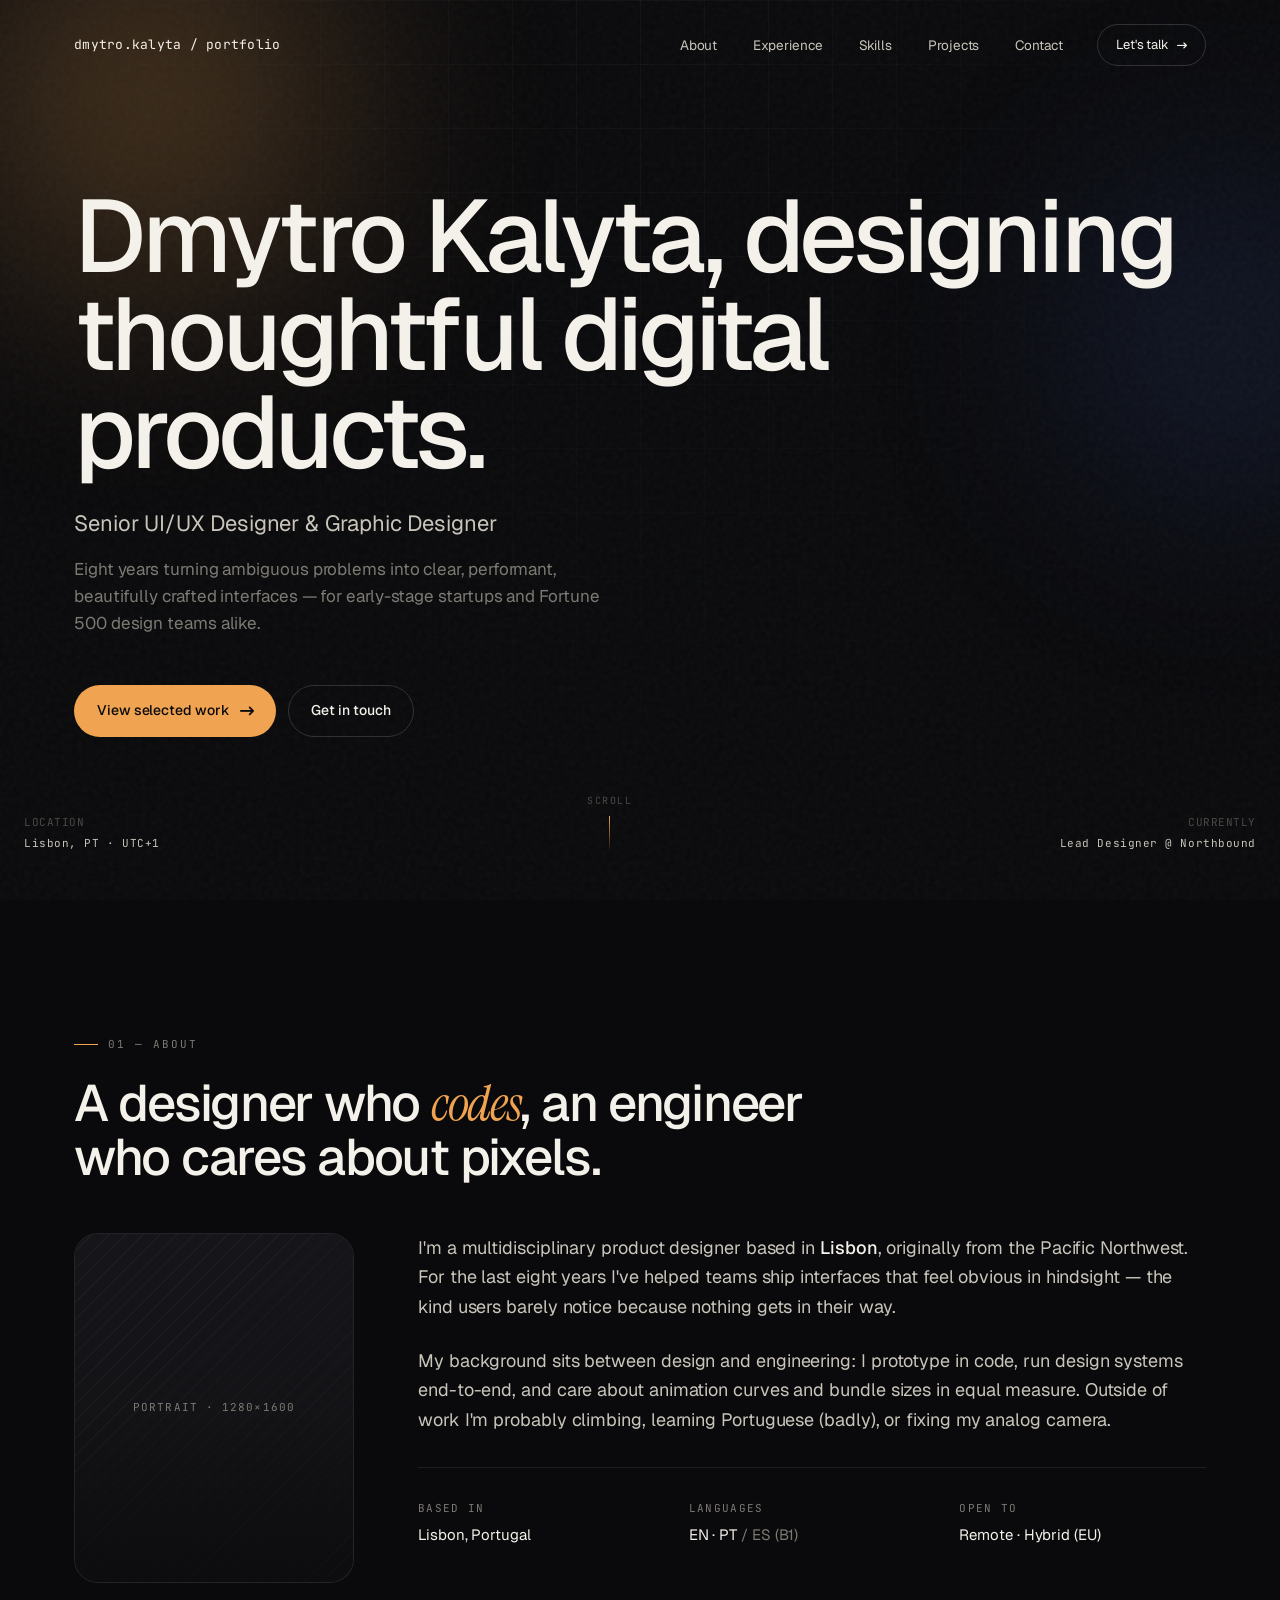
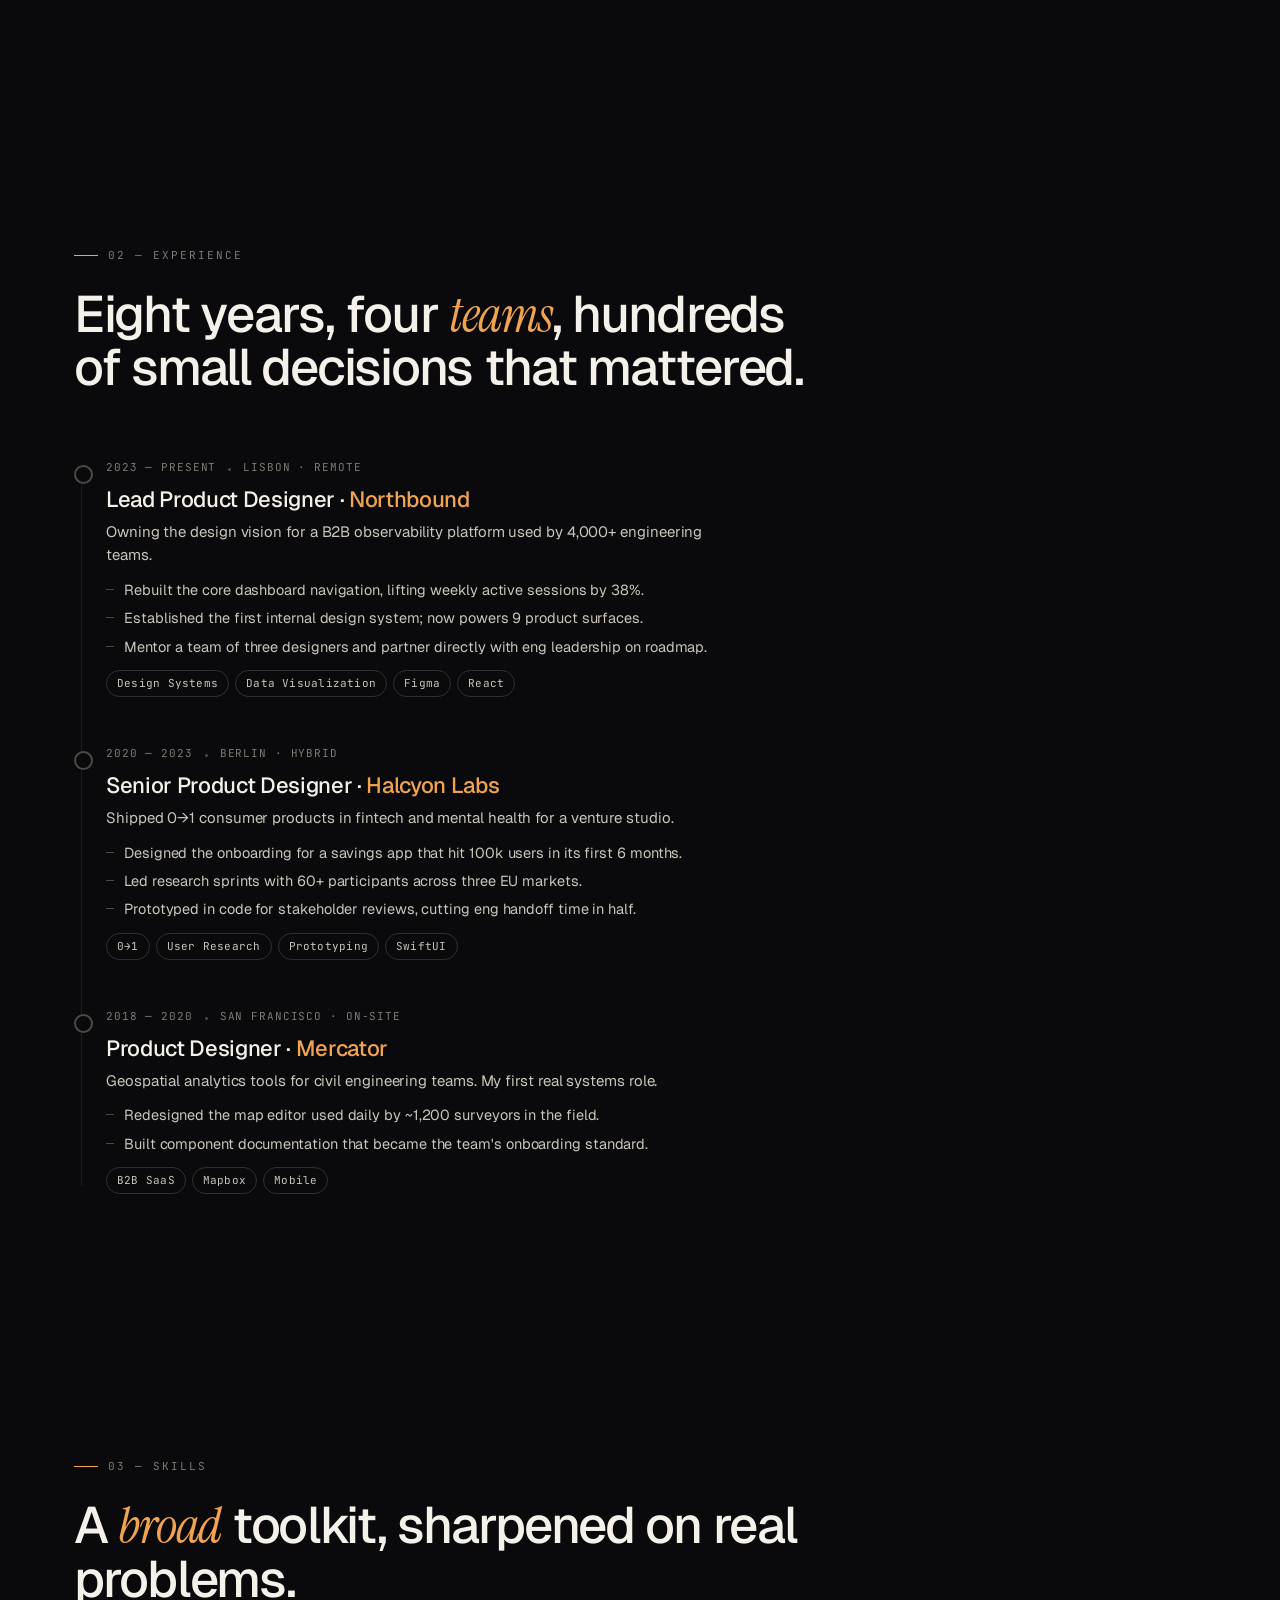
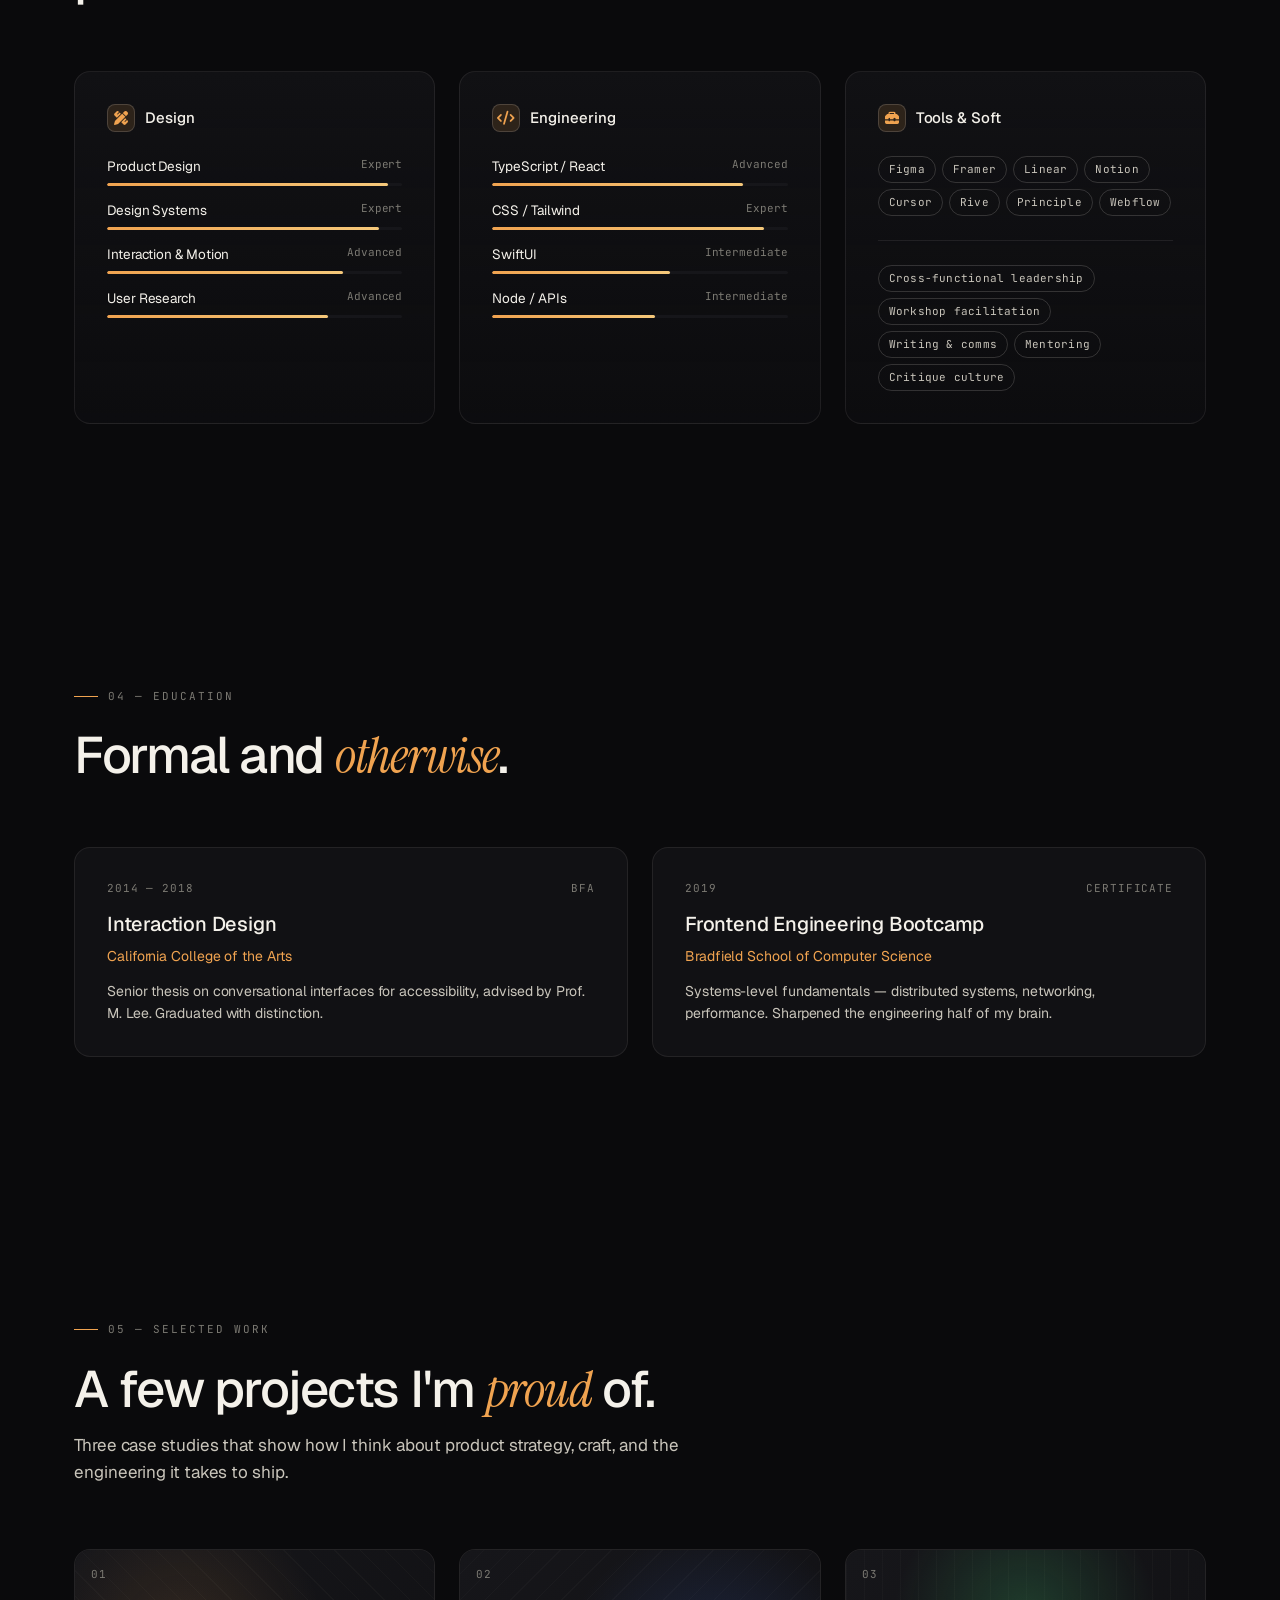
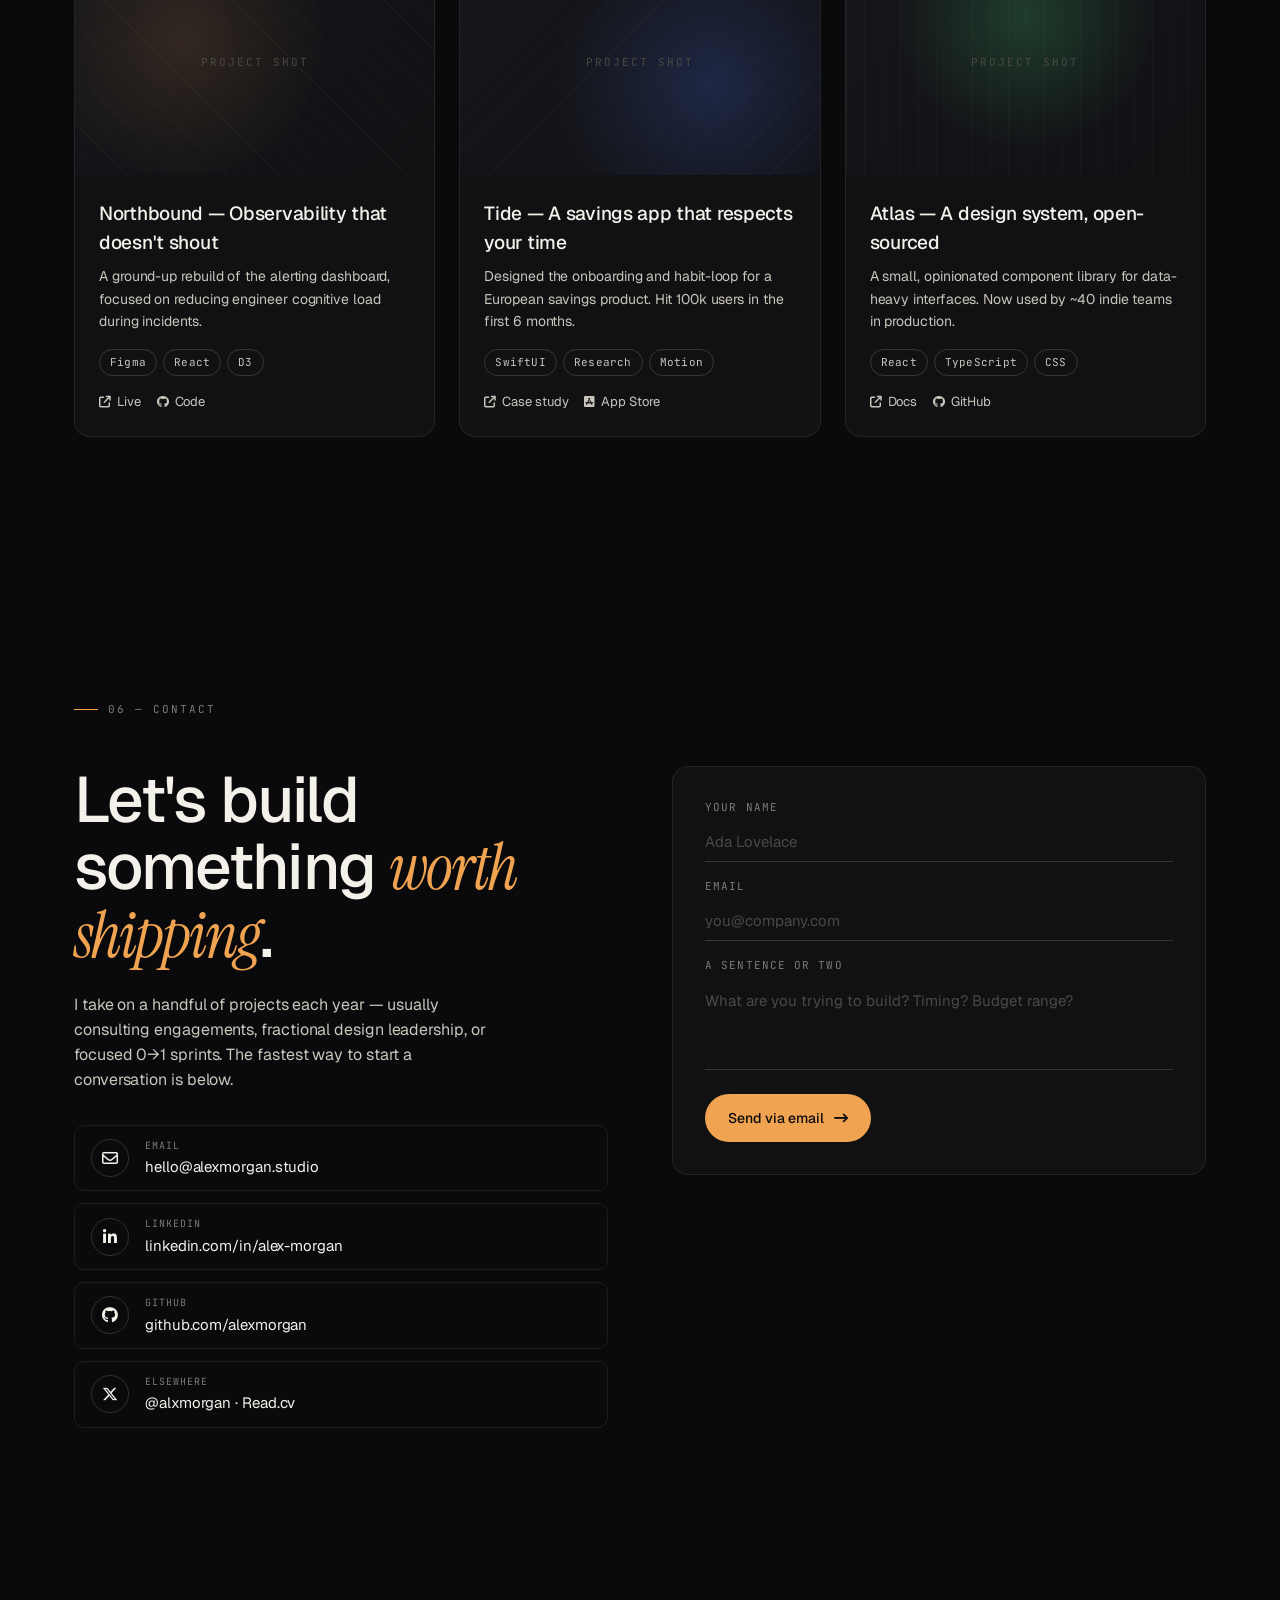
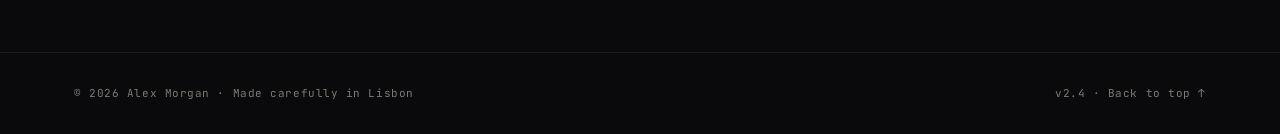
==== index.html @ dea75efa "Rename portfolio.html to index.html" ====
<!DOCTYPE html>
<html lang="en">
<head>
<meta charset="UTF-8" />
<meta name="viewport" content="width=device-width, initial-scale=1.0" />
<title><!-- TODO: replace -->Alex Morgan — Product Designer & Engineer</title>

<link rel="preconnect" href="https://fonts.googleapis.com">
<link rel="preconnect" href="https://fonts.gstatic.com" crossorigin>
<link href="https://fonts.googleapis.com/css2?family=Geist:wght@300;400;500;600;700&family=Instrument+Serif:ital@0;1&family=JetBrains+Mono:wght@400;500&display=swap" rel="stylesheet">
<link rel="stylesheet" href="https://cdnjs.cloudflare.com/ajax/libs/font-awesome/6.5.1/css/all.min.css" integrity="sha512-DTOQO9RWCH3ppGqcWaEA1BIZOC6xxalwEsw9c2QQeAIftl+Vegovlnee1c9QX4TctnWMn13TZye+giMm8e2LwA==" crossorigin="anonymous" referrerpolicy="no-referrer" />

<style>
  :root {
    /* Color tokens */
    --bg: #0a0a0c;
    --bg-2: #111114;
    --bg-3: #16161a;
    --fg: #f4f1ea;
    --fg-2: #c9c5bb;
    --muted: #7c7a73;
    --muted-2: #4a4944;
    --line: rgba(244, 241, 234, 0.08);
    --line-strong: rgba(244, 241, 234, 0.16);
    --accent: #f0a350;        /* warm amber */
    --accent-soft: #f0a35022;
    --accent-glow: #f0a35055;

    /* Type */
    --font-sans: 'Geist', ui-sans-serif, system-ui, sans-serif;
    --font-serif: 'Instrument Serif', Georgia, serif;
    --font-mono: 'JetBrains Mono', ui-monospace, monospace;

    /* Spacing rhythm */
    --space-1: 4px;
    --space-2: 8px;
    --space-3: 12px;
    --space-4: 16px;
    --space-5: 24px;
    --space-6: 32px;
    --space-7: 48px;
    --space-8: 64px;
    --space-9: 96px;
    --space-10: 128px;

    /* Radii */
    --r-sm: 6px;
    --r-md: 10px;
    --r-lg: 16px;
    --r-xl: 24px;

    /* Container */
    --max-w: 1180px;

    /* Easing */
    --ease-out: cubic-bezier(0.16, 1, 0.3, 1);
    --ease-in-out: cubic-bezier(0.65, 0, 0.35, 1);
  }

  * { box-sizing: border-box; margin: 0; padding: 0; }
  html { scroll-behavior: smooth; -webkit-font-smoothing: antialiased; -moz-osx-font-smoothing: grayscale; }
  body {
    font-family: var(--font-sans);
    background: var(--bg);
    color: var(--fg);
    font-size: 16px;
    line-height: 1.55;
    font-weight: 400;
    overflow-x: hidden;
    letter-spacing: -0.005em;
  }
  ::selection { background: var(--accent); color: var(--bg); }
  a { color: inherit; text-decoration: none; }
  img { max-width: 100%; display: block; }

  /* ───── Background ambient layers ───── */
  .bg-mesh, .bg-grid, .bg-noise {
    position: fixed; inset: 0; pointer-events: none; z-index: 0;
  }
  .bg-grid {
    background-image:
      linear-gradient(to right, var(--line) 1px, transparent 1px),
      linear-gradient(to bottom, var(--line) 1px, transparent 1px);
    background-size: 64px 64px;
    mask-image: radial-gradient(ellipse at 50% 0%, black 0%, transparent 70%);
    opacity: 0.5;
  }
  .bg-mesh {
    overflow: hidden;
  }
  .bg-mesh::before, .bg-mesh::after {
    content: ''; position: absolute; border-radius: 50%;
    filter: blur(120px); opacity: 0.45;
    will-change: transform;
  }
  .bg-mesh::before {
    width: 600px; height: 600px;
    background: radial-gradient(circle, var(--accent) 0%, transparent 60%);
    top: -200px; left: -150px;
    animation: float-a 22s var(--ease-in-out) infinite;
  }
  .bg-mesh::after {
    width: 500px; height: 500px;
    background: radial-gradient(circle, #4a7bff 0%, transparent 60%);
    top: 10%; right: -200px;
    opacity: 0.25;
    animation: float-b 28s var(--ease-in-out) infinite;
  }
  @keyframes float-a {
    0%, 100% { transform: translate(0, 0); }
    50% { transform: translate(120px, 80px); }
  }
  @keyframes float-b {
    0%, 100% { transform: translate(0, 0); }
    50% { transform: translate(-100px, 120px); }
  }
  .bg-noise {
    opacity: 0.04;
    background-image: url("data:image/svg+xml,%3Csvg viewBox='0 0 200 200' xmlns='http://www.w3.org/2000/svg'%3E%3Cfilter id='n'%3E%3CfeTurbulence type='fractalNoise' baseFrequency='0.85' numOctaves='3' /%3E%3C/filter%3E%3Crect width='100%25' height='100%25' filter='url(%23n)'/%3E%3C/svg%3E");
  }

  /* ───── Container & layout ───── */
  .container {
    max-width: var(--max-w);
    margin: 0 auto;
    padding: 0 var(--space-5);
    position: relative;
    z-index: 1;
  }

  /* ───── Nav ───── */
  .nav {
    position: fixed; top: 0; left: 0; right: 0;
    z-index: 100;
    padding: var(--space-5) 0;
    transition: padding 0.4s var(--ease-out), background 0.4s var(--ease-out), backdrop-filter 0.4s var(--ease-out), border-color 0.4s var(--ease-out);
    border-bottom: 1px solid transparent;
  }
  .nav.scrolled {
    padding: var(--space-3) 0;
    background: rgba(10, 10, 12, 0.72);
    backdrop-filter: blur(16px) saturate(180%);
    -webkit-backdrop-filter: blur(16px) saturate(180%);
    border-bottom: 1px solid var(--line);
  }
  .nav-inner {
    display: flex; align-items: center; justify-content: space-between;
    gap: var(--space-5);
  }
  .brand {
    font-family: var(--font-mono);
    font-size: 13px;
    letter-spacing: 0.02em;
    color: var(--fg);
    display: inline-flex; align-items: center; gap: 10px;
  }
  .brand-dot {
    width: 8px; height: 8px; border-radius: 50%;
    background: var(--accent);
    box-shadow: 0 0 12px var(--accent-glow);
  }
  .nav-links { display: flex; gap: var(--space-6); align-items: center; }
  .nav-links a {
    font-size: 13.5px;
    color: var(--fg-2);
    position: relative;
    padding: 4px 2px;
    transition: color 0.2s var(--ease-out);
  }
  .nav-links a:hover { color: var(--fg); }
  .nav-links a::after {
    content: ''; position: absolute; bottom: 0; left: 0;
    width: 0; height: 1px; background: var(--accent);
    transition: width 0.3s var(--ease-out);
  }
  .nav-links a:hover::after { width: 100%; }
  .nav-links a.nav-cta {
    display: inline-flex; align-items: center; gap: 8px;
    font-size: 13px;
    padding: 10px 18px;
    border: 1px solid var(--line-strong);
    border-radius: 999px;
    color: var(--fg);
    transition: all 0.25s var(--ease-out);
  }
  .nav-links a.nav-cta::after { display: none; }
  .nav-links a.nav-cta:hover { border-color: var(--accent); color: var(--accent); }
  .nav-cta i { font-size: 10px; }
  .mobile-toggle {
    display: none; background: none; border: none; color: var(--fg);
    font-size: 20px; cursor: pointer; padding: 4px;
  }

  /* ───── Section structure ───── */
  section { position: relative; z-index: 1; }
  .section-pad { padding: var(--space-10) 0; }
  .section-label {
    display: inline-flex; align-items: center; gap: 10px;
    font-family: var(--font-mono);
    font-size: 11px;
    color: var(--muted);
    text-transform: uppercase;
    letter-spacing: 0.18em;
    margin-bottom: var(--space-5);
  }
  .section-label::before {
    content: ''; width: 24px; height: 1px; background: var(--accent);
  }
  .section-title {
    font-size: clamp(32px, 4vw, 52px);
    line-height: 1.05;
    font-weight: 500;
    letter-spacing: -0.025em;
    margin-bottom: var(--space-4);
    max-width: 760px;
  }
  .section-title em {
    font-family: var(--font-serif);
    font-weight: 400;
    font-style: italic;
    color: var(--accent);
  }
  .section-sub {
    color: var(--fg-2);
    font-size: 17px;
    max-width: 620px;
    margin-bottom: var(--space-8);
  }

  /* ───── Hero ───── */
  .hero {
    min-height: 100vh;
    display: flex; align-items: center;
    padding: 120px 0 var(--space-9);
    position: relative;
  }
  .hero-tag {
    display: inline-flex; align-items: center; gap: 10px;
    font-family: var(--font-mono);
    font-size: 12px;
    color: var(--fg-2);
    padding: 6px 12px;
    border: 1px solid var(--line-strong);
    border-radius: 999px;
    background: rgba(244, 241, 234, 0.02);
    margin-bottom: var(--space-6);
  }
  .hero-tag .pulse {
    width: 6px; height: 6px; border-radius: 50%;
    background: #4ade80;
    box-shadow: 0 0 0 0 rgba(74, 222, 128, 0.7);
    animation: pulse 2s infinite;
  }
  @keyframes pulse {
    0% { box-shadow: 0 0 0 0 rgba(74, 222, 128, 0.7); }
    70% { box-shadow: 0 0 0 8px rgba(74, 222, 128, 0); }
    100% { box-shadow: 0 0 0 0 rgba(74, 222, 128, 0); }
  }
  .hero h1 {
    font-size: clamp(48px, 8vw, 104px);
    line-height: 0.96;
    font-weight: 500;
    letter-spacing: -0.04em;
    margin-bottom: var(--space-5);
  }
  .hero h1 em {
    font-family: var(--font-serif);
    font-weight: 400;
    font-style: italic;
    color: var(--accent);
    letter-spacing: -0.02em;
  }
  .hero-role {
    font-size: clamp(18px, 1.8vw, 22px);
    color: var(--fg-2);
    margin-bottom: var(--space-4);
    font-weight: 400;
  }
  .hero-tagline {
    font-size: 17px;
    color: var(--muted);
    max-width: 560px;
    line-height: 1.6;
    margin-bottom: var(--space-7);
  }
  .hero-actions { display: flex; gap: var(--space-3); flex-wrap: wrap; }
  .btn {
    display: inline-flex; align-items: center; gap: 10px;
    padding: 14px 22px;
    font-size: 14px; font-weight: 500;
    border-radius: 999px;
    border: 1px solid transparent;
    cursor: pointer;
    transition: all 0.25s var(--ease-out);
    font-family: inherit;
  }
  .btn-primary {
    background: var(--accent);
    color: var(--bg);
  }
  .btn-primary:hover {
    background: var(--fg);
    transform: translateY(-1px);
    box-shadow: 0 12px 32px -8px var(--accent-glow);
  }
  .btn-ghost {
    background: transparent;
    border-color: var(--line-strong);
    color: var(--fg);
  }
  .btn-ghost:hover {
    border-color: var(--fg);
    transform: translateY(-1px);
  }
  .btn i { transition: transform 0.25s var(--ease-out); }
  .btn:hover i { transform: translate(2px, -2px); }

  .hero-meta {
    position: absolute; bottom: var(--space-7); left: var(--space-5); right: var(--space-5);
    display: flex; justify-content: space-between; align-items: flex-end;
    font-family: var(--font-mono); font-size: 11px;
    color: var(--muted); letter-spacing: 0.05em;
    pointer-events: none;
  }
  .hero-meta-block { display: flex; flex-direction: column; gap: 4px; max-width: 220px; }
  .hero-meta-block .label { color: var(--muted-2); text-transform: uppercase; }
  .hero-meta-block .val { color: var(--fg-2); }
  .scroll-cue {
    display: flex; flex-direction: column; align-items: center; gap: 8px;
  }
  .scroll-cue .line {
    width: 1px; height: 36px; background: linear-gradient(to bottom, var(--accent), transparent);
    animation: scroll-line 2.4s var(--ease-in-out) infinite;
  }
  @keyframes scroll-line {
    0% { transform: scaleY(0); transform-origin: top; }
    50% { transform: scaleY(1); transform-origin: top; }
    51% { transform-origin: bottom; }
    100% { transform: scaleY(0); transform-origin: bottom; }
  }

  /* ───── About ───── */
  .about-grid {
    display: grid; grid-template-columns: 280px 1fr;
    gap: var(--space-8);
    align-items: start;
  }
  .avatar-wrap {
    position: relative;
    border-radius: var(--r-xl);
    overflow: hidden;
    aspect-ratio: 4 / 5;
    background: var(--bg-2);
    border: 1px solid var(--line);
  }
  .avatar-wrap::after {
    content: ''; position: absolute; inset: 0;
    background: linear-gradient(180deg, transparent 50%, rgba(10,10,12,0.6) 100%);
    pointer-events: none;
  }
  .avatar-placeholder {
    width: 100%; height: 100%;
    display: flex; align-items: center; justify-content: center;
    background:
      repeating-linear-gradient(135deg, rgba(244,241,234,0.03) 0 1px, transparent 1px 12px),
      linear-gradient(180deg, var(--bg-3), var(--bg-2));
    color: var(--muted);
    font-family: var(--font-mono); font-size: 11px;
    letter-spacing: 0.1em;
    text-transform: uppercase;
  }
  .about-body p {
    font-size: 18px; line-height: 1.65;
    color: var(--fg-2);
    margin-bottom: var(--space-5);
    text-wrap: pretty;
  }
  .about-body p strong { color: var(--fg); font-weight: 500; }
  .about-facts {
    display: grid; grid-template-columns: repeat(3, 1fr);
    gap: var(--space-5);
    margin-top: var(--space-6);
    padding-top: var(--space-6);
    border-top: 1px solid var(--line);
  }
  .fact .fact-label {
    font-family: var(--font-mono); font-size: 11px;
    color: var(--muted); text-transform: uppercase;
    letter-spacing: 0.12em; margin-bottom: 6px;
  }
  .fact .fact-val { color: var(--fg); font-size: 15px; }
  .fact .fact-val .secondary { color: var(--muted); }

  /* ───── Experience timeline ───── */
  .timeline {
    position: relative;
    padding-left: 32px;
  }
  .timeline::before {
    content: ''; position: absolute; left: 7px; top: 8px; bottom: 8px;
    width: 1px; background: var(--line);
  }
  .tl-item {
    position: relative;
    padding-bottom: var(--space-7);
  }
  .tl-item:last-child { padding-bottom: 0; }
  .tl-item::before {
    content: ''; position: absolute; left: -32px; top: 6px;
    width: 15px; height: 15px; border-radius: 50%;
    background: var(--bg);
    border: 2px solid var(--muted-2);
    transition: border-color 0.3s var(--ease-out), box-shadow 0.3s var(--ease-out);
  }
  .tl-item:hover::before {
    border-color: var(--accent);
    box-shadow: 0 0 0 6px var(--accent-soft);
  }
  .tl-meta {
    display: flex; align-items: baseline; gap: var(--space-3);
    font-family: var(--font-mono); font-size: 11px;
    color: var(--muted); letter-spacing: 0.08em;
    text-transform: uppercase;
    margin-bottom: 6px;
  }
  .tl-meta .dot { width: 3px; height: 3px; border-radius: 50%; background: var(--muted-2); }
  .tl-role {
    font-size: 22px; font-weight: 500;
    letter-spacing: -0.015em;
    margin-bottom: 4px;
  }
  .tl-role .company { color: var(--accent); }
  .tl-summary {
    color: var(--fg-2); font-size: 15px;
    margin-bottom: var(--space-3);
    max-width: 640px;
  }
  .tl-bullets {
    list-style: none;
    display: flex; flex-direction: column; gap: 6px;
  }
  .tl-bullets li {
    position: relative;
    padding-left: 18px;
    color: var(--fg-2);
    font-size: 14.5px;
  }
  .tl-bullets li::before {
    content: ''; position: absolute; left: 0; top: 10px;
    width: 8px; height: 1px; background: var(--muted-2);
  }
  .tl-tags {
    display: flex; flex-wrap: wrap; gap: 6px;
    margin-top: var(--space-3);
  }
  .tag {
    font-family: var(--font-mono); font-size: 11px;
    padding: 4px 10px;
    border: 1px solid var(--line-strong);
    border-radius: 999px;
    color: var(--fg-2);
    letter-spacing: 0.02em;
    transition: all 0.2s var(--ease-out);
  }
  .tag:hover { border-color: var(--accent); color: var(--accent); }

  /* ───── Skills ───── */
  .skills-grid {
    display: grid; grid-template-columns: repeat(3, 1fr);
    gap: var(--space-5);
  }
  .skill-card {
    padding: var(--space-6);
    border: 1px solid var(--line);
    border-radius: var(--r-lg);
    background: linear-gradient(180deg, var(--bg-2) 0%, rgba(17,17,20,0.4) 100%);
    transition: border-color 0.3s var(--ease-out), transform 0.3s var(--ease-out);
  }
  .skill-card:hover {
    border-color: var(--line-strong);
    transform: translateY(-2px);
  }
  .skill-card h3 {
    font-size: 15px;
    font-weight: 500;
    margin-bottom: var(--space-5);
    display: flex; align-items: center; gap: 10px;
    color: var(--fg);
  }
  .skill-card h3 i {
    color: var(--accent); font-size: 14px;
    width: 28px; height: 28px;
    display: inline-flex; align-items: center; justify-content: center;
    border: 1px solid var(--line-strong); border-radius: 8px;
    background: var(--accent-soft);
  }
  .skill-list { display: flex; flex-direction: column; gap: 14px; }
  .skill-row {
    display: flex; flex-direction: column; gap: 6px;
  }
  .skill-row-top {
    display: flex; justify-content: space-between;
    font-size: 13.5px;
  }
  .skill-row-top .name { color: var(--fg); }
  .skill-row-top .level { color: var(--muted); font-family: var(--font-mono); font-size: 11px; }
  .bar {
    height: 3px; background: var(--bg-3); border-radius: 999px; overflow: hidden;
    position: relative;
  }
  .bar-fill {
    height: 100%;
    background: linear-gradient(90deg, var(--accent), #f5c87a);
    border-radius: 999px;
    width: 0%;
    transition: width 1.4s var(--ease-out);
  }
  .visible .bar-fill { width: var(--w, 80%); }

  .tag-cloud { display: flex; flex-wrap: wrap; gap: 6px; }

  /* ───── Education ───── */
  .edu-grid {
    display: grid; grid-template-columns: repeat(2, 1fr);
    gap: var(--space-5);
  }
  .edu-card {
    padding: var(--space-6);
    border: 1px solid var(--line);
    border-radius: var(--r-lg);
    background: var(--bg-2);
    position: relative;
    overflow: hidden;
    transition: border-color 0.3s var(--ease-out), transform 0.3s var(--ease-out);
  }
  .edu-card:hover { border-color: var(--accent); transform: translateY(-2px); }
  .edu-card::before {
    content: ''; position: absolute; top: 0; left: 0; right: 0; height: 1px;
    background: linear-gradient(90deg, transparent, var(--accent), transparent);
    opacity: 0; transition: opacity 0.3s var(--ease-out);
  }
  .edu-card:hover::before { opacity: 1; }
  .edu-meta {
    display: flex; justify-content: space-between; align-items: baseline;
    font-family: var(--font-mono); font-size: 11px;
    color: var(--muted); letter-spacing: 0.08em;
    text-transform: uppercase; margin-bottom: var(--space-3);
  }
  .edu-card h3 {
    font-size: 20px; font-weight: 500;
    letter-spacing: -0.01em;
    margin-bottom: 6px;
  }
  .edu-card .institution {
    color: var(--accent); font-size: 14px;
    margin-bottom: var(--space-3);
  }
  .edu-card p { color: var(--fg-2); font-size: 14px; line-height: 1.6; }

  /* ───── Projects ───── */
  .projects-grid {
    display: grid; grid-template-columns: repeat(3, 1fr);
    gap: var(--space-5);
  }
  .project-card {
    display: flex; flex-direction: column;
    border: 1px solid var(--line);
    border-radius: var(--r-lg);
    background: var(--bg-2);
    overflow: hidden;
    transition: border-color 0.3s var(--ease-out), transform 0.4s var(--ease-out);
    cursor: pointer;
  }
  .project-card:hover {
    border-color: var(--line-strong);
    transform: translateY(-4px);
  }
  .project-thumb {
    aspect-ratio: 16 / 10;
    position: relative;
    overflow: hidden;
    background: var(--bg-3);
  }
  .project-thumb-art {
    width: 100%; height: 100%;
    background:
      radial-gradient(circle at 30% 40%, var(--accent-soft) 0%, transparent 50%),
      repeating-linear-gradient(45deg, rgba(244,241,234,0.025) 0 1px, transparent 1px 18px),
      linear-gradient(135deg, var(--bg-3), var(--bg-2));
    display: flex; align-items: center; justify-content: center;
    color: var(--muted-2);
    font-family: var(--font-mono);
    font-size: 11px;
    letter-spacing: 0.18em;
    text-transform: uppercase;
    transition: transform 0.6s var(--ease-out);
  }
  .project-card:hover .project-thumb-art { transform: scale(1.04); }
  .project-thumb-art.var-2 {
    background:
      radial-gradient(circle at 70% 60%, #4a7bff33 0%, transparent 55%),
      repeating-linear-gradient(-45deg, rgba(244,241,234,0.025) 0 1px, transparent 1px 18px),
      linear-gradient(135deg, var(--bg-3), var(--bg-2));
  }
  .project-thumb-art.var-3 {
    background:
      radial-gradient(circle at 50% 30%, #4ade8033 0%, transparent 55%),
      repeating-linear-gradient(90deg, rgba(244,241,234,0.025) 0 1px, transparent 1px 18px),
      linear-gradient(135deg, var(--bg-3), var(--bg-2));
  }
  .project-num {
    position: absolute; top: var(--space-4); left: var(--space-4);
    font-family: var(--font-mono); font-size: 11px;
    color: var(--muted); letter-spacing: 0.1em;
  }
  .project-body { padding: var(--space-5); flex: 1; display: flex; flex-direction: column; }
  .project-body h3 {
    font-size: 19px; font-weight: 500;
    letter-spacing: -0.015em;
    margin-bottom: 8px;
  }
  .project-body p {
    color: var(--fg-2); font-size: 14px; line-height: 1.6;
    margin-bottom: var(--space-4);
    flex: 1;
  }
  .project-tags { display: flex; flex-wrap: wrap; gap: 6px; margin-bottom: var(--space-4); }
  .project-links { display: flex; gap: var(--space-4); }
  .project-links a {
    font-size: 13px; color: var(--fg-2);
    display: inline-flex; align-items: center; gap: 6px;
    transition: color 0.2s var(--ease-out);
  }
  .project-links a:hover { color: var(--accent); }
  .project-links a i { font-size: 12px; }

  /* ───── Contact ───── */
  .contact-wrap {
    display: grid; grid-template-columns: 1fr 1fr;
    gap: var(--space-8);
    align-items: start;
  }
  .contact-left h2 {
    font-size: clamp(36px, 5vw, 64px);
    line-height: 1.05; font-weight: 500;
    letter-spacing: -0.03em;
    margin-bottom: var(--space-5);
  }
  .contact-left h2 em {
    font-family: var(--font-serif); font-style: italic;
    color: var(--accent); font-weight: 400;
  }
  .contact-left p { color: var(--fg-2); font-size: 16px; max-width: 420px; margin-bottom: var(--space-6); }
  .contact-channels { display: flex; flex-direction: column; gap: var(--space-3); }
  .channel {
    display: flex; align-items: center; gap: var(--space-4);
    padding: var(--space-3) var(--space-4);
    border: 1px solid var(--line);
    border-radius: var(--r-md);
    transition: all 0.25s var(--ease-out);
  }
  .channel:hover {
    border-color: var(--accent);
    background: var(--accent-soft);
    transform: translateX(4px);
  }
  .channel-icon {
    width: 38px; height: 38px;
    display: flex; align-items: center; justify-content: center;
    border: 1px solid var(--line-strong); border-radius: 50%;
    color: var(--fg);
    transition: all 0.25s var(--ease-out);
    flex-shrink: 0;
  }
  .channel:hover .channel-icon {
    background: var(--accent); color: var(--bg); border-color: var(--accent);
  }
  .channel-text { display: flex; flex-direction: column; gap: 2px; }
  .channel-label {
    font-family: var(--font-mono); font-size: 10px;
    color: var(--muted); text-transform: uppercase;
    letter-spacing: 0.1em;
  }
  .channel-val { font-size: 15px; color: var(--fg); }

  .contact-form {
    padding: var(--space-6);
    border: 1px solid var(--line);
    border-radius: var(--r-lg);
    background: var(--bg-2);
    display: flex; flex-direction: column; gap: var(--space-4);
  }
  .form-row { display: flex; flex-direction: column; gap: 6px; }
  .form-row label {
    font-family: var(--font-mono); font-size: 11px;
    color: var(--muted); text-transform: uppercase;
    letter-spacing: 0.1em;
  }
  .form-row input, .form-row textarea {
    background: transparent;
    border: none;
    border-bottom: 1px solid var(--line-strong);
    padding: 10px 0;
    color: var(--fg);
    font-family: inherit;
    font-size: 15px;
    transition: border-color 0.25s var(--ease-out);
    resize: none;
  }
  .form-row textarea { min-height: 90px; line-height: 1.5; }
  .form-row input:focus, .form-row textarea:focus {
    outline: none;
    border-bottom-color: var(--accent);
  }
  .form-row input::placeholder, .form-row textarea::placeholder { color: var(--muted-2); }

  /* ───── Footer ───── */
  footer {
    border-top: 1px solid var(--line);
    padding: var(--space-6) 0;
    margin-top: var(--space-9);
    position: relative; z-index: 1;
  }
  .footer-inner {
    display: flex; justify-content: space-between; align-items: center;
    font-family: var(--font-mono); font-size: 11px;
    color: var(--muted); letter-spacing: 0.05em;
  }
  .footer-inner a:hover { color: var(--accent); }

  /* ───── Reveal animations ───── */
  .reveal {
    opacity: 0;
    transform: translateY(24px);
    transition: opacity 0.9s var(--ease-out), transform 0.9s var(--ease-out);
  }
  .reveal.visible { opacity: 1; transform: translateY(0); }
  .reveal.delay-1 { transition-delay: 0.08s; }
  .reveal.delay-2 { transition-delay: 0.16s; }
  .reveal.delay-3 { transition-delay: 0.24s; }
  .reveal.delay-4 { transition-delay: 0.32s; }
  .reveal.delay-5 { transition-delay: 0.4s; }

  /* ───── Responsive ───── */
  @media (max-width: 900px) {
    .nav-links { display: none; }
    .nav-links.open {
      display: flex;
      position: absolute; top: 100%; left: 0; right: 0;
      flex-direction: column;
      padding: var(--space-5);
      background: var(--bg);
      border-bottom: 1px solid var(--line);
      gap: var(--space-4);
    }
    .mobile-toggle { display: block; }
    .about-grid, .contact-wrap { grid-template-columns: 1fr; }
    .skills-grid, .projects-grid, .edu-grid { grid-template-columns: 1fr; }
    .avatar-wrap { max-width: 240px; }
    .hero-meta { display: none; }
    .section-pad { padding: var(--space-9) 0; }
    .about-facts { grid-template-columns: 1fr 1fr; }
  }
  @media (max-width: 500px) {
    .about-facts { grid-template-columns: 1fr; }
    .hero-actions { flex-direction: column; align-items: stretch; }
    .btn { justify-content: center; }
  }
</style>
</head>
<body>

<div class="bg-mesh" aria-hidden="true"></div>
<div class="bg-grid" aria-hidden="true"></div>
<div class="bg-noise" aria-hidden="true"></div>

<!-- ───── Nav ───── -->
<nav class="nav" id="nav">
  <div class="container nav-inner">
    <a href="#top" class="brand">dmytro.kalyta
/
portfolio</a>
    <div class="nav-links" id="navLinks">
      <a href="#about">About</a>
      <a href="#experience">Experience</a>
      <a href="#skills">Skills</a>
      <a href="#projects">Projects</a>
      <a href="#contact">Contact</a>
      <a href="#contact" class="nav-cta">Let's talk <i class="fa-solid fa-arrow-right-long"></i></a>
    </div>
    <button class="mobile-toggle" id="mobileToggle" aria-label="Menu">
      <i class="fa-solid fa-bars"></i>
    </button>
  </div>
</nav>

<!-- ───── Hero ───── -->
<section class="hero" id="top">
  <div class="container">
    <h1 class="reveal visible delay-1">Dmytro Kalyta,
designing thoughtful
digital products.</h1>
    <p class="hero-role reveal visible delay-2">Senior UI/UX Designer &amp; Graphic Designer</p>
    <p class="hero-tagline reveal visible delay-3">
      <!-- TODO: replace -->Eight years turning ambiguous problems into clear, performant, beautifully crafted interfaces — for early-stage startups and Fortune 500 design teams alike.
    </p>
    <div class="hero-actions reveal visible delay-4">
      <a href="#projects" class="btn btn-primary">
        View selected work <i class="fa-solid fa-arrow-right-long"></i>
      </a>
      <a href="#contact" class="btn btn-ghost">
        Get in touch
      </a>
    </div>
  </div>

  <div class="hero-meta">
    <div class="hero-meta-block">
      <span class="label">Location</span>
      <span class="val"><!-- TODO: replace -->Lisbon, PT · UTC+1</span>
    </div>
    <div class="scroll-cue">
      <span style="font-size: 10px; color: var(--muted-2); letter-spacing: 0.15em; text-transform: uppercase;">Scroll</span>
      <span class="line"></span>
    </div>
    <div class="hero-meta-block" style="text-align: right; align-items: flex-end;">
      <span class="label">Currently</span>
      <span class="val"><!-- TODO: replace -->Lead Designer @ Northbound</span>
    </div>
  </div>
</section>

<!-- ───── About ───── -->
<section class="section-pad" id="about">
  <div class="container">
    <div class="reveal">
      <span class="section-label">01 — About</span>
    </div>
    <h2 class="section-title reveal delay-1">
      A designer who <em>codes</em>, an engineer who cares about pixels.
    </h2>

    <div class="about-grid" style="margin-top: var(--space-7);">
      <div class="avatar-wrap reveal delay-2">
        <!-- TODO: replace with <img src="your-photo.jpg" alt="Portrait" style="width:100%;height:100%;object-fit:cover;" /> -->
        <div class="avatar-placeholder">
          <span>Portrait · 1280×1600</span>
        </div>
      </div>
      <div class="about-body reveal delay-3">
        <p>
          <!-- TODO: replace -->I'm a multidisciplinary product designer based in <strong>Lisbon</strong>, originally from the Pacific Northwest. For the last eight years I've helped teams ship interfaces that feel obvious in hindsight — the kind users barely notice because nothing gets in their way.
        </p>
        <p>
          <!-- TODO: replace -->My background sits between design and engineering: I prototype in code, run design systems end-to-end, and care about animation curves and bundle sizes in equal measure. Outside of work I'm probably climbing, learning Portuguese (badly), or fixing my analog camera.
        </p>

        <div class="about-facts">
          <div class="fact">
            <div class="fact-label">Based in</div>
            <div class="fact-val"><!-- TODO: replace -->Lisbon, Portugal</div>
          </div>
          <div class="fact">
            <div class="fact-label">Languages</div>
            <div class="fact-val"><!-- TODO: replace -->EN · PT <span class="secondary">/ ES (B1)</span></div>
          </div>
          <div class="fact">
            <div class="fact-label">Open to</div>
            <div class="fact-val"><!-- TODO: replace -->Remote · Hybrid (EU)</div>
          </div>
        </div>
      </div>
    </div>
  </div>
</section>

<!-- ───── Experience ───── -->
<section class="section-pad" id="experience">
  <div class="container">
    <div class="reveal">
      <span class="section-label">02 — Experience</span>
    </div>
    <h2 class="section-title reveal delay-1">
      Eight years, four <em>teams</em>, hundreds of small decisions that mattered.
    </h2>

    <div class="timeline" style="margin-top: var(--space-8);">
      <div class="tl-item reveal">
        <div class="tl-meta">
          <span><!-- TODO: replace -->2023 — Present</span>
          <span class="dot"></span>
          <span>Lisbon · Remote</span>
        </div>
        <h3 class="tl-role"><!-- TODO: replace -->Lead Product Designer · <span class="company">Northbound</span></h3>
        <p class="tl-summary">Owning the design vision for a B2B observability platform used by 4,000+ engineering teams.</p>
        <ul class="tl-bullets">
          <li><!-- TODO: replace -->Rebuilt the core dashboard navigation, lifting weekly active sessions by 38%.</li>
          <li><!-- TODO: replace -->Established the first internal design system; now powers 9 product surfaces.</li>
          <li><!-- TODO: replace -->Mentor a team of three designers and partner directly with eng leadership on roadmap.</li>
        </ul>
        <div class="tl-tags">
          <span class="tag">Design Systems</span>
          <span class="tag">Data Visualization</span>
          <span class="tag">Figma</span>
          <span class="tag">React</span>
        </div>
      </div>

      <div class="tl-item reveal">
        <div class="tl-meta">
          <span><!-- TODO: replace -->2020 — 2023</span>
          <span class="dot"></span>
          <span>Berlin · Hybrid</span>
        </div>
        <h3 class="tl-role"><!-- TODO: replace -->Senior Product Designer · <span class="company">Halcyon Labs</span></h3>
        <p class="tl-summary">Shipped 0→1 consumer products in fintech and mental health for a venture studio.</p>
        <ul class="tl-bullets">
          <li><!-- TODO: replace -->Designed the onboarding for a savings app that hit 100k users in its first 6 months.</li>
          <li><!-- TODO: replace -->Led research sprints with 60+ participants across three EU markets.</li>
          <li><!-- TODO: replace -->Prototyped in code for stakeholder reviews, cutting eng handoff time in half.</li>
        </ul>
        <div class="tl-tags">
          <span class="tag">0→1</span>
          <span class="tag">User Research</span>
          <span class="tag">Prototyping</span>
          <span class="tag">SwiftUI</span>
        </div>
      </div>

      <div class="tl-item reveal">
        <div class="tl-meta">
          <span><!-- TODO: replace -->2018 — 2020</span>
          <span class="dot"></span>
          <span>San Francisco · On-site</span>
        </div>
        <h3 class="tl-role"><!-- TODO: replace -->Product Designer · <span class="company">Mercator</span></h3>
        <p class="tl-summary">Geospatial analytics tools for civil engineering teams. My first real systems role.</p>
        <ul class="tl-bullets">
          <li><!-- TODO: replace -->Redesigned the map editor used daily by ~1,200 surveyors in the field.</li>
          <li><!-- TODO: replace -->Built component documentation that became the team's onboarding standard.</li>
        </ul>
        <div class="tl-tags">
          <span class="tag">B2B SaaS</span>
          <span class="tag">Mapbox</span>
          <span class="tag">Mobile</span>
        </div>
      </div>
    </div>
  </div>
</section>

<!-- ───── Skills ───── -->
<section class="section-pad" id="skills">
  <div class="container">
    <div class="reveal">
      <span class="section-label">03 — Skills</span>
    </div>
    <h2 class="section-title reveal delay-1">
      A <em>broad</em> toolkit, sharpened on real problems.
    </h2>

    <div class="skills-grid" style="margin-top: var(--space-8);">
      <div class="skill-card reveal">
        <h3><i class="fa-solid fa-pen-ruler"></i> Design</h3>
        <div class="skill-list">
          <div class="skill-row">
            <div class="skill-row-top"><span class="name">Product Design</span><span class="level">Expert</span></div>
            <div class="bar"><div class="bar-fill" style="--w: 95%"></div></div>
          </div>
          <div class="skill-row">
            <div class="skill-row-top"><span class="name">Design Systems</span><span class="level">Expert</span></div>
            <div class="bar"><div class="bar-fill" style="--w: 92%"></div></div>
          </div>
          <div class="skill-row">
            <div class="skill-row-top"><span class="name">Interaction &amp; Motion</span><span class="level">Advanced</span></div>
            <div class="bar"><div class="bar-fill" style="--w: 80%"></div></div>
          </div>
          <div class="skill-row">
            <div class="skill-row-top"><span class="name">User Research</span><span class="level">Advanced</span></div>
            <div class="bar"><div class="bar-fill" style="--w: 75%"></div></div>
          </div>
        </div>
      </div>

      <div class="skill-card reveal delay-1">
        <h3><i class="fa-solid fa-code"></i> Engineering</h3>
        <div class="skill-list">
          <div class="skill-row">
            <div class="skill-row-top"><span class="name">TypeScript / React</span><span class="level">Advanced</span></div>
            <div class="bar"><div class="bar-fill" style="--w: 85%"></div></div>
          </div>
          <div class="skill-row">
            <div class="skill-row-top"><span class="name">CSS / Tailwind</span><span class="level">Expert</span></div>
            <div class="bar"><div class="bar-fill" style="--w: 92%"></div></div>
          </div>
          <div class="skill-row">
            <div class="skill-row-top"><span class="name">SwiftUI</span><span class="level">Intermediate</span></div>
            <div class="bar"><div class="bar-fill" style="--w: 60%"></div></div>
          </div>
          <div class="skill-row">
            <div class="skill-row-top"><span class="name">Node / APIs</span><span class="level">Intermediate</span></div>
            <div class="bar"><div class="bar-fill" style="--w: 55%"></div></div>
          </div>
        </div>
      </div>

      <div class="skill-card reveal delay-2">
        <h3><i class="fa-solid fa-toolbox"></i> Tools &amp; Soft</h3>
        <div class="tag-cloud" style="margin-bottom: var(--space-5);">
          <span class="tag">Figma</span>
          <span class="tag">Framer</span>
          <span class="tag">Linear</span>
          <span class="tag">Notion</span>
          <span class="tag">Cursor</span>
          <span class="tag">Rive</span>
          <span class="tag">Principle</span>
          <span class="tag">Webflow</span>
        </div>
        <div style="height: 1px; background: var(--line); margin-bottom: var(--space-5);"></div>
        <div class="tag-cloud">
          <span class="tag">Cross-functional leadership</span>
          <span class="tag">Workshop facilitation</span>
          <span class="tag">Writing &amp; comms</span>
          <span class="tag">Mentoring</span>
          <span class="tag">Critique culture</span>
        </div>
      </div>
    </div>
  </div>
</section>

<!-- ───── Education ───── -->
<section class="section-pad" id="education">
  <div class="container">
    <div class="reveal">
      <span class="section-label">04 — Education</span>
    </div>
    <h2 class="section-title reveal delay-1">
      Formal and <em>otherwise</em>.
    </h2>

    <div class="edu-grid" style="margin-top: var(--space-8);">
      <div class="edu-card reveal">
        <div class="edu-meta">
          <span><!-- TODO: replace -->2014 — 2018</span>
          <span><!-- TODO: replace -->BFA</span>
        </div>
        <h3><!-- TODO: replace -->Interaction Design</h3>
        <div class="institution"><!-- TODO: replace -->California College of the Arts</div>
        <p><!-- TODO: replace -->Senior thesis on conversational interfaces for accessibility, advised by Prof. M. Lee. Graduated with distinction.</p>
      </div>

      <div class="edu-card reveal delay-1">
        <div class="edu-meta">
          <span><!-- TODO: replace -->2019</span>
          <span><!-- TODO: replace -->Certificate</span>
        </div>
        <h3><!-- TODO: replace -->Frontend Engineering Bootcamp</h3>
        <div class="institution"><!-- TODO: replace -->Bradfield School of Computer Science</div>
        <p><!-- TODO: replace -->Systems-level fundamentals — distributed systems, networking, performance. Sharpened the engineering half of my brain.</p>
      </div>
    </div>
  </div>
</section>

<!-- ───── Projects ───── -->
<section class="section-pad" id="projects">
  <div class="container">
    <div class="reveal">
      <span class="section-label">05 — Selected Work</span>
    </div>
    <h2 class="section-title reveal delay-1">
      A few projects I'm <em>proud</em> of.
    </h2>
    <p class="section-sub reveal delay-2">
      <!-- TODO: replace -->Three case studies that show how I think about product strategy, craft, and the engineering it takes to ship.
    </p>

    <div class="projects-grid">
      <article class="project-card reveal">
        <div class="project-thumb">
          <span class="project-num">01</span>
          <div class="project-thumb-art">
            <!-- TODO: replace -->Project shot
          </div>
        </div>
        <div class="project-body">
          <h3><!-- TODO: replace -->Northbound — Observability that doesn't shout</h3>
          <p><!-- TODO: replace -->A ground-up rebuild of the alerting dashboard, focused on reducing engineer cognitive load during incidents.</p>
          <div class="project-tags">
            <span class="tag">Figma</span>
            <span class="tag">React</span>
            <span class="tag">D3</span>
          </div>
          <div class="project-links">
            <a href="#"><i class="fa-solid fa-arrow-up-right-from-square"></i> Live</a>
            <a href="#"><i class="fa-brands fa-github"></i> Code</a>
          </div>
        </div>
      </article>

      <article class="project-card reveal delay-1">
        <div class="project-thumb">
          <span class="project-num">02</span>
          <div class="project-thumb-art var-2">
            <!-- TODO: replace -->Project shot
          </div>
        </div>
        <div class="project-body">
          <h3><!-- TODO: replace -->Tide — A savings app that respects your time</h3>
          <p><!-- TODO: replace -->Designed the onboarding and habit-loop for a European savings product. Hit 100k users in the first 6 months.</p>
          <div class="project-tags">
            <span class="tag">SwiftUI</span>
            <span class="tag">Research</span>
            <span class="tag">Motion</span>
          </div>
          <div class="project-links">
            <a href="#"><i class="fa-solid fa-arrow-up-right-from-square"></i> Case study</a>
            <a href="#"><i class="fa-brands fa-app-store-ios"></i> App Store</a>
          </div>
        </div>
      </article>

      <article class="project-card reveal delay-2">
        <div class="project-thumb">
          <span class="project-num">03</span>
          <div class="project-thumb-art var-3">
            <!-- TODO: replace -->Project shot
          </div>
        </div>
        <div class="project-body">
          <h3><!-- TODO: replace -->Atlas — A design system, open-sourced</h3>
          <p><!-- TODO: replace -->A small, opinionated component library for data-heavy interfaces. Now used by ~40 indie teams in production.</p>
          <div class="project-tags">
            <span class="tag">React</span>
            <span class="tag">TypeScript</span>
            <span class="tag">CSS</span>
          </div>
          <div class="project-links">
            <a href="#"><i class="fa-solid fa-arrow-up-right-from-square"></i> Docs</a>
            <a href="#"><i class="fa-brands fa-github"></i> GitHub</a>
          </div>
        </div>
      </article>
    </div>
  </div>
</section>

<!-- ───── Contact ───── -->
<section class="section-pad" id="contact">
  <div class="container">
    <div class="reveal">
      <span class="section-label">06 — Contact</span>
    </div>

    <div class="contact-wrap" style="margin-top: var(--space-5);">
      <div class="contact-left">
        <h2 class="reveal delay-1">Let's build something <em>worth shipping</em>.</h2>
        <p class="reveal delay-2">
          <!-- TODO: replace -->I take on a handful of projects each year — usually consulting engagements, fractional design leadership, or focused 0→1 sprints. The fastest way to start a conversation is below.
        </p>
        <div class="contact-channels reveal delay-3">
          <a href="mailto:hello@example.com" class="channel">
            <span class="channel-icon"><i class="fa-regular fa-envelope"></i></span>
            <span class="channel-text">
              <span class="channel-label">Email</span>
              <span class="channel-val"><!-- TODO: replace -->hello@alexmorgan.studio</span>
            </span>
          </a>
          <a href="#" class="channel">
            <span class="channel-icon"><i class="fa-brands fa-linkedin-in"></i></span>
            <span class="channel-text">
              <span class="channel-label">LinkedIn</span>
              <span class="channel-val"><!-- TODO: replace -->linkedin.com/in/alex-morgan</span>
            </span>
          </a>
          <a href="#" class="channel">
            <span class="channel-icon"><i class="fa-brands fa-github"></i></span>
            <span class="channel-text">
              <span class="channel-label">GitHub</span>
              <span class="channel-val"><!-- TODO: replace -->github.com/alexmorgan</span>
            </span>
          </a>
          <a href="#" class="channel">
            <span class="channel-icon"><i class="fa-brands fa-x-twitter"></i></span>
            <span class="channel-text">
              <span class="channel-label">Elsewhere</span>
              <span class="channel-val"><!-- TODO: replace -->@alxmorgan · Read.cv</span>
            </span>
          </a>
        </div>
      </div>

      <form class="contact-form reveal delay-2" id="contactForm">
        <div class="form-row">
          <label for="name">Your name</label>
          <input id="name" name="name" type="text" placeholder="Ada Lovelace" required />
        </div>
        <div class="form-row">
          <label for="email">Email</label>
          <input id="email" name="email" type="email" placeholder="you@company.com" required />
        </div>
        <div class="form-row">
          <label for="message">A sentence or two</label>
          <textarea id="message" name="message" placeholder="What are you trying to build? Timing? Budget range?" required></textarea>
        </div>
        <button type="submit" class="btn btn-primary" style="align-self: flex-start; margin-top: var(--space-2);">
          Send via email <i class="fa-solid fa-arrow-right-long"></i>
        </button>
      </form>
    </div>
  </div>
</section>

<!-- ───── Footer ───── -->
<footer>
  <div class="container footer-inner">
    <span><!-- TODO: replace -->© 2026 Alex Morgan · Made carefully in Lisbon</span>
    <span>v2.4 · <a href="#top">Back to top ↑</a></span>
  </div>
</footer>

<script>
  // ───── Nav scroll state ─────
  const nav = document.getElementById('nav');
  const onScroll = () => {
    if (window.scrollY > 24) nav.classList.add('scrolled');
    else nav.classList.remove('scrolled');
  };
  window.addEventListener('scroll', onScroll, { passive: true });
  onScroll();

  // ───── Mobile toggle ─────
  const toggle = document.getElementById('mobileToggle');
  const links = document.getElementById('navLinks');
  toggle.addEventListener('click', () => {
    links.classList.toggle('open');
    const icon = toggle.querySelector('i');
    icon.classList.toggle('fa-bars');
    icon.classList.toggle('fa-xmark');
  });
  // Close mobile menu on link click
  links.querySelectorAll('a').forEach(a => {
    a.addEventListener('click', () => {
      links.classList.remove('open');
      const icon = toggle.querySelector('i');
      icon.classList.add('fa-bars');
      icon.classList.remove('fa-xmark');
    });
  });

  // ───── Intersection Observer reveals ─────
  const io = new IntersectionObserver((entries) => {
    entries.forEach(e => {
      if (e.isIntersecting) {
        e.target.classList.add('visible');
        io.unobserve(e.target);
      }
    });
  }, { threshold: 0.12, rootMargin: '0px 0px -40px 0px' });
  document.querySelectorAll('.reveal').forEach(el => io.observe(el));

  // ───── Contact form (mailto fallback) ─────
  const form = document.getElementById('contactForm');
  form.addEventListener('submit', (e) => {
    e.preventDefault();
    const name = encodeURIComponent(form.name.value.trim());
    const email = encodeURIComponent(form.email.value.trim());
    const msg = encodeURIComponent(form.message.value.trim());
    const to = 'hello@alexmorgan.studio'; // TODO: replace
    const subject = `Hello from ${decodeURIComponent(name) || 'your site'}`;
    const body = `Hi Alex,%0D%0A%0D%0A${msg}%0D%0A%0D%0A— ${decodeURIComponent(name)}%0D%0A${decodeURIComponent(email)}`;
    window.location.href = `mailto:${to}?subject=${encodeURIComponent(subject)}&body=${body}`;
  });
</script>

</body>
</html>
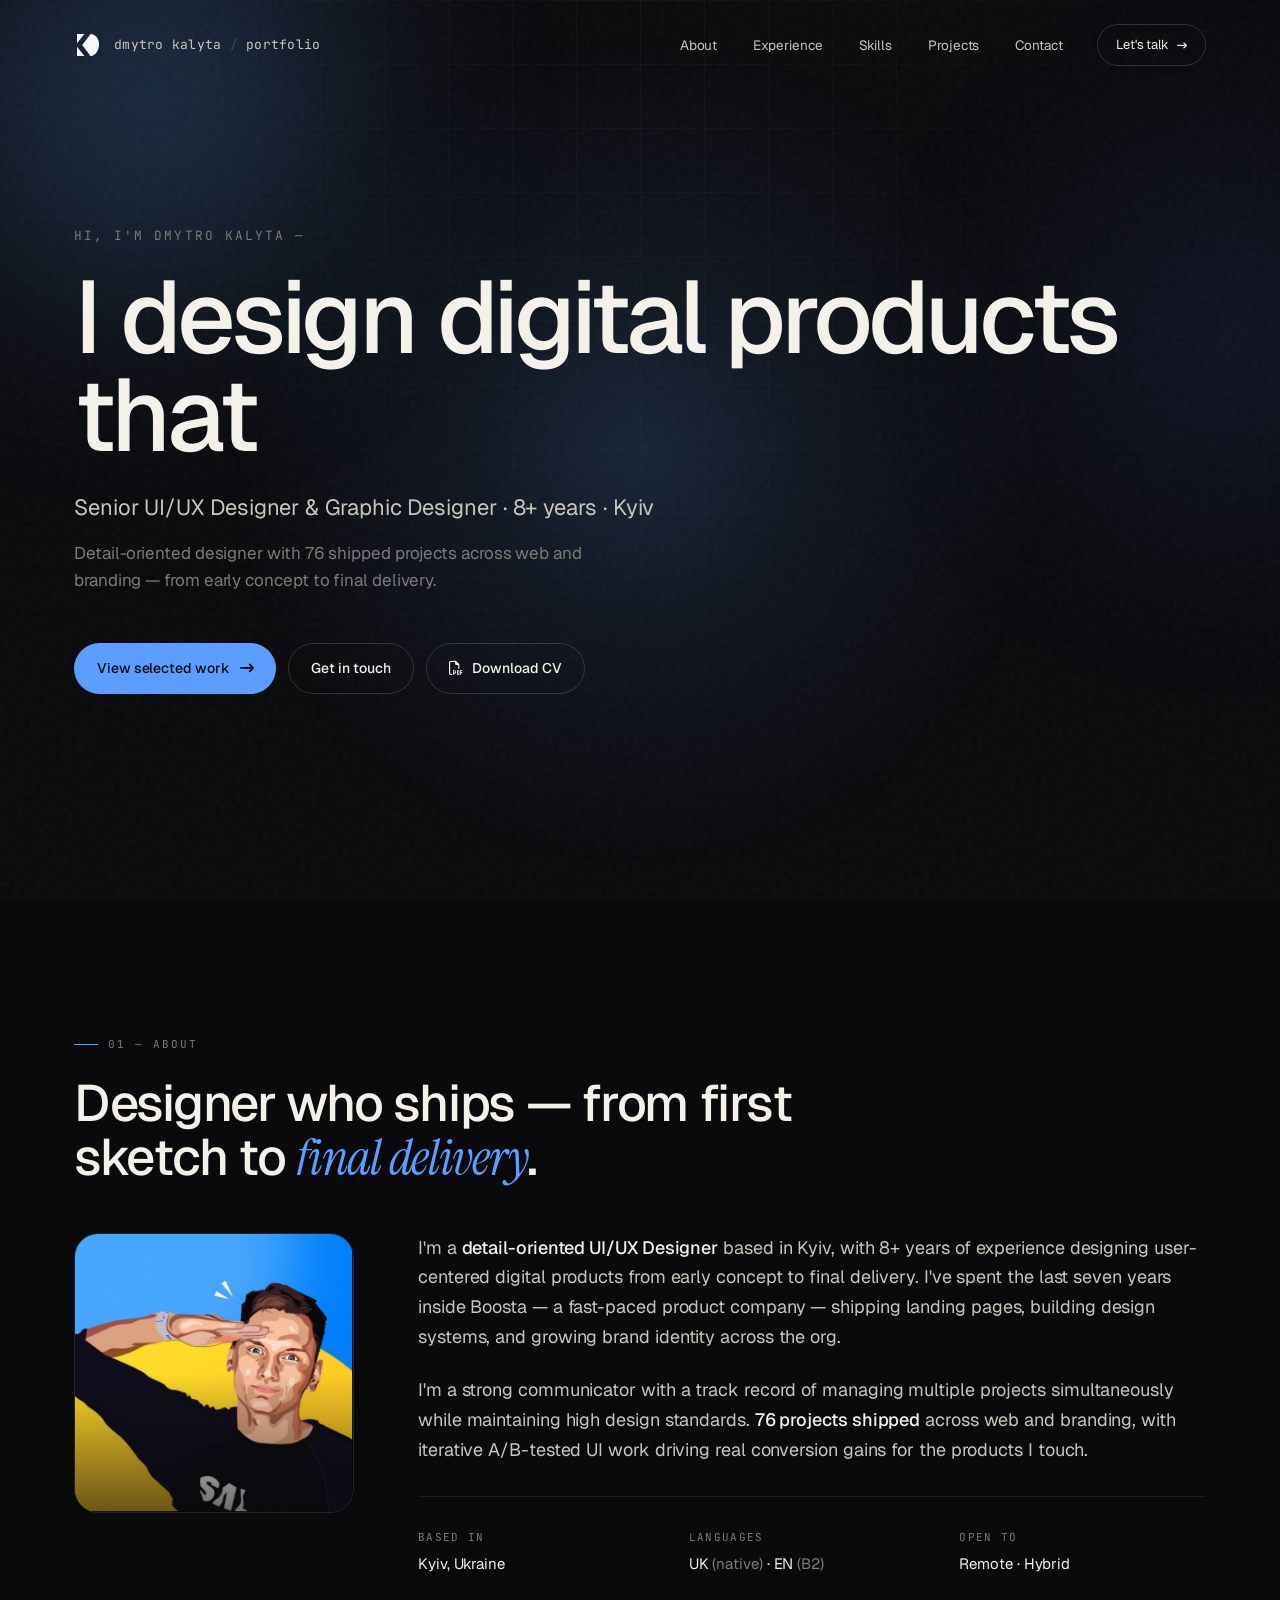
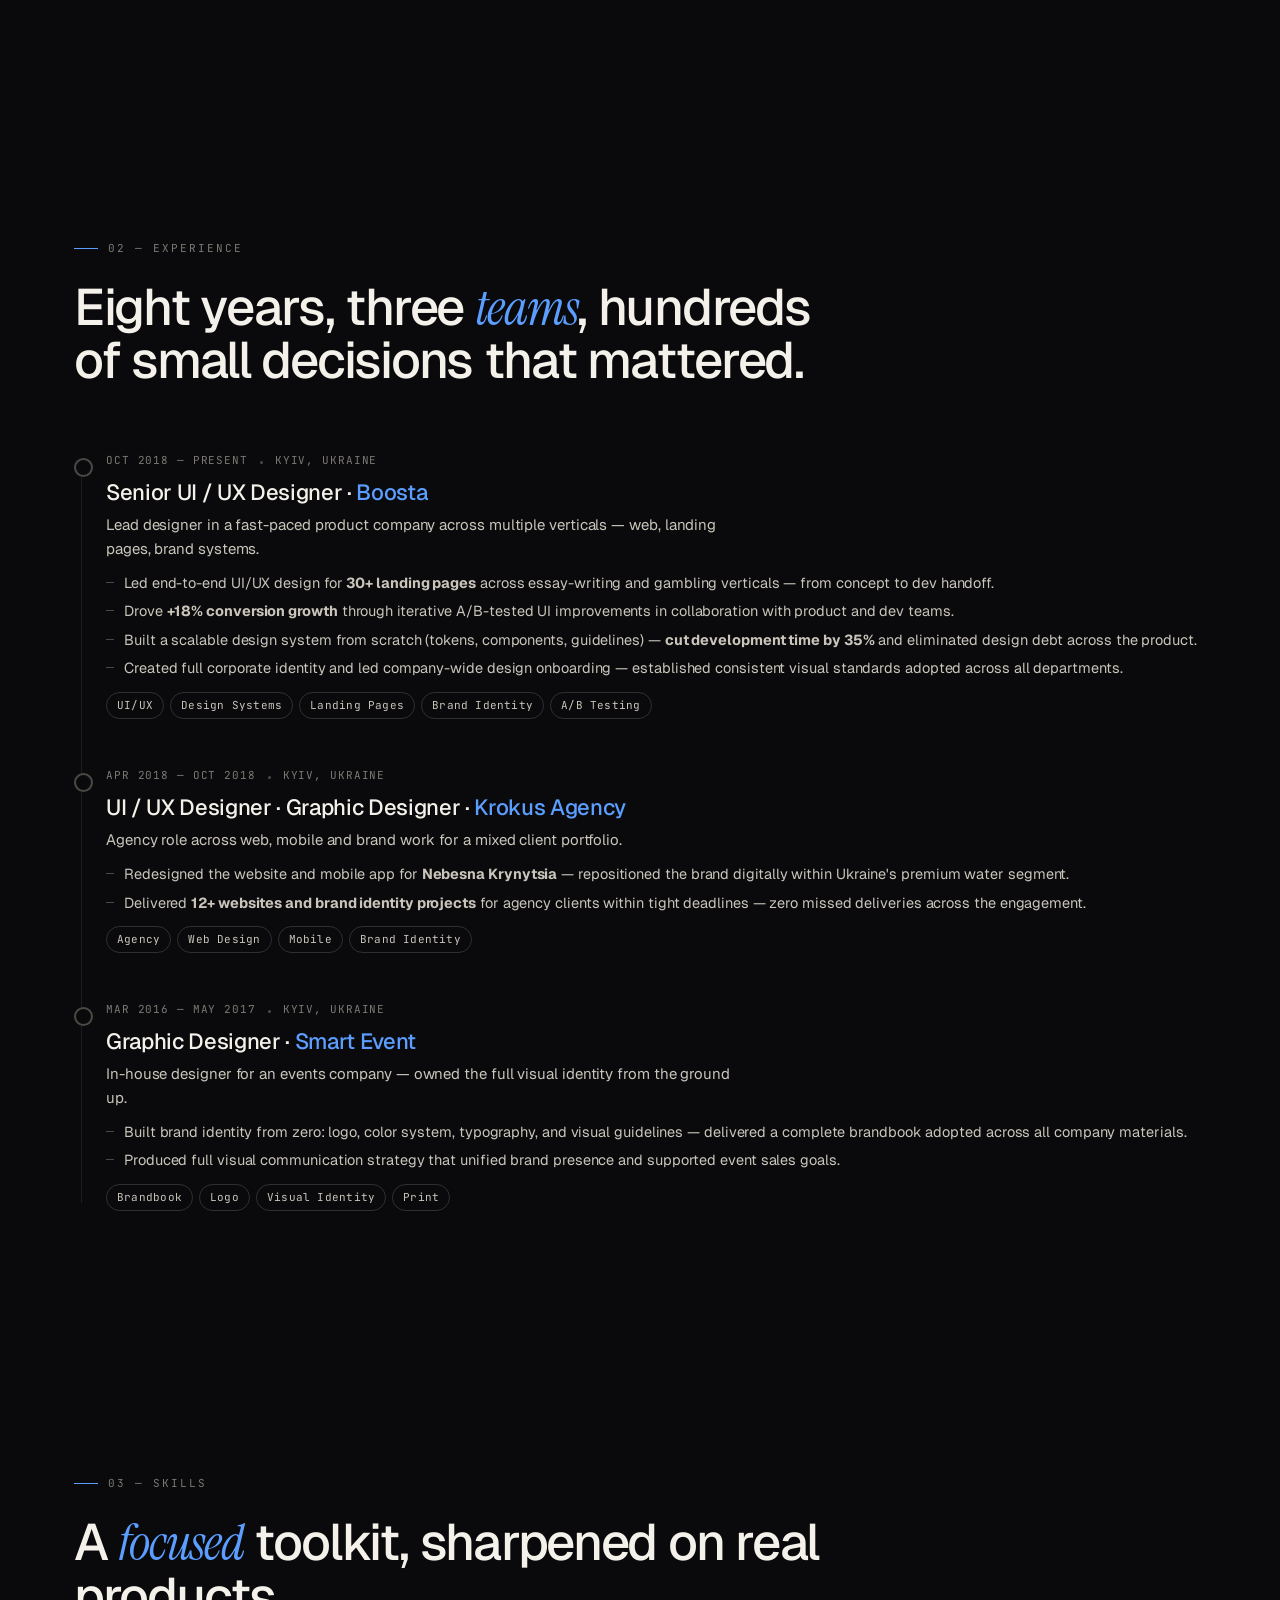
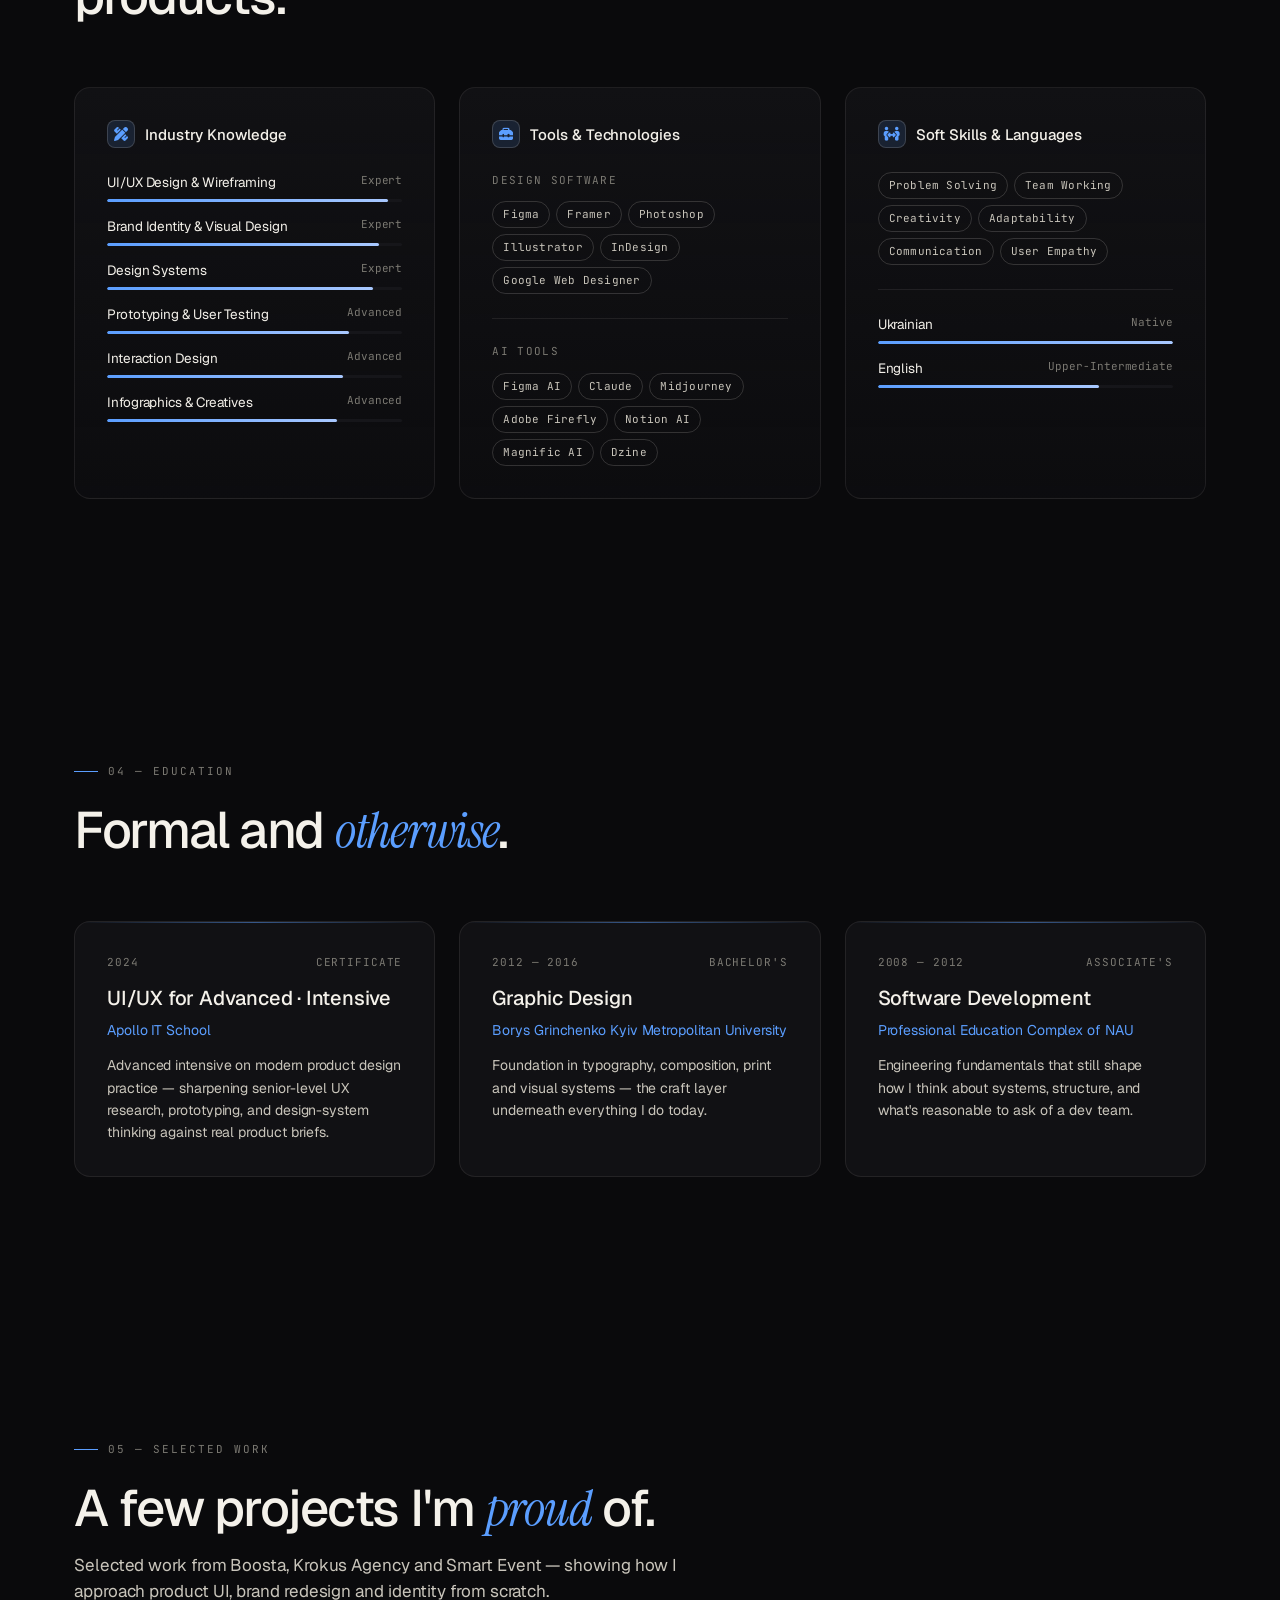
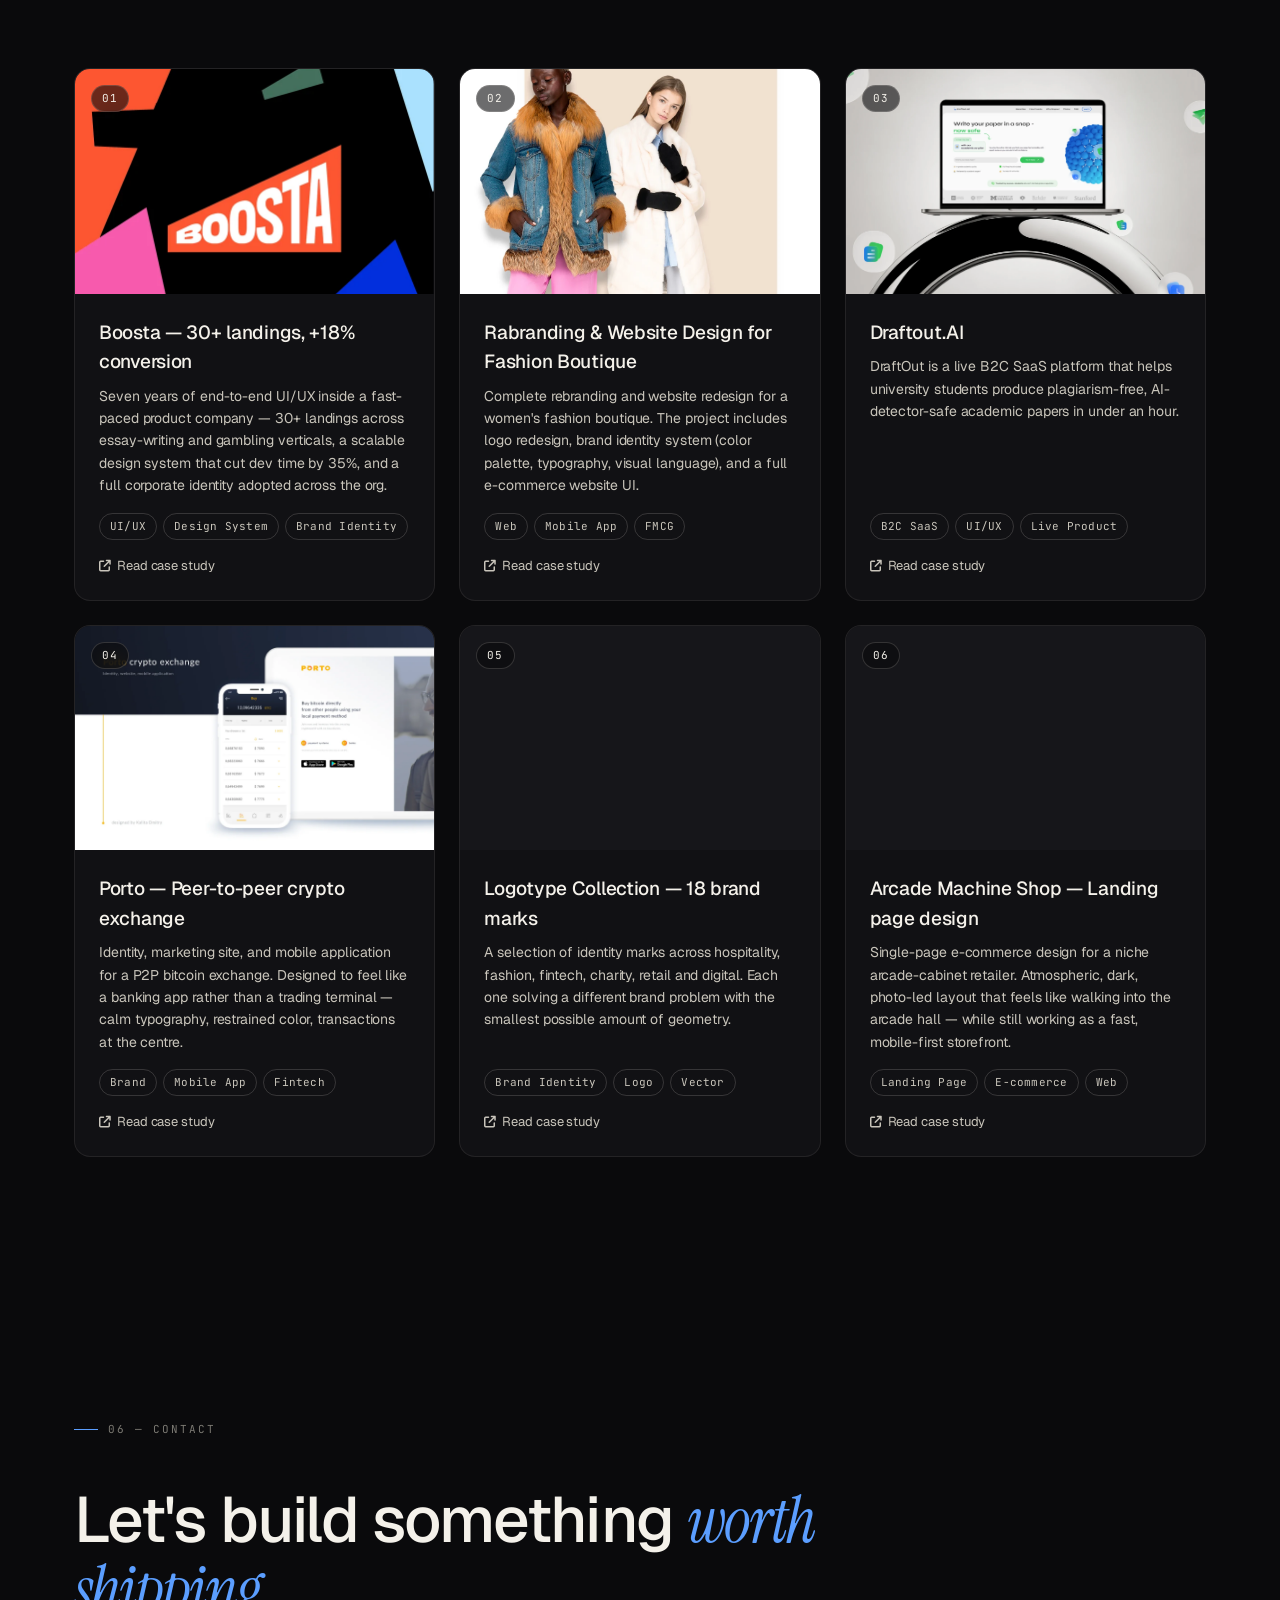
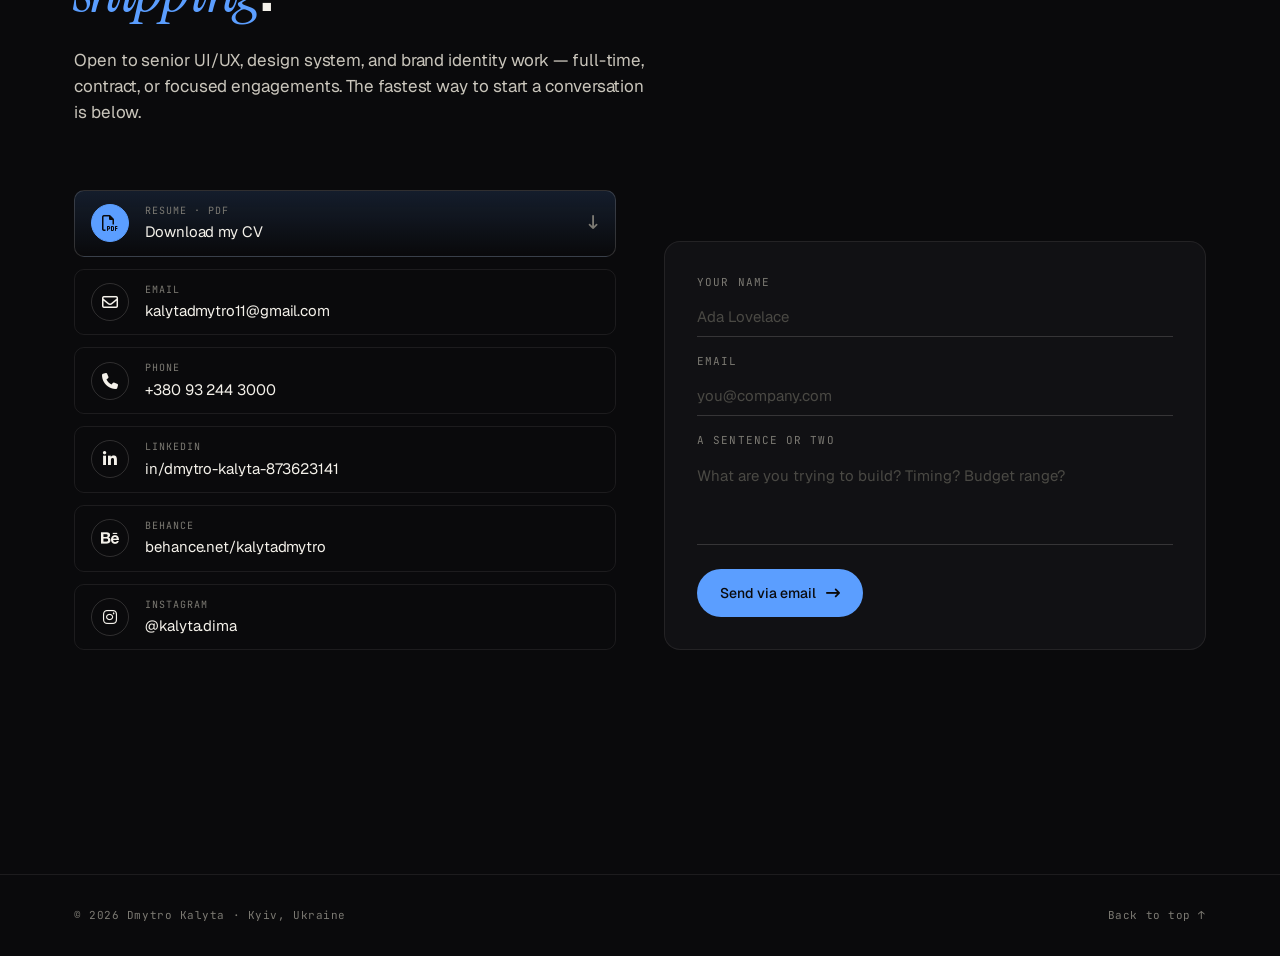
==== commit 0269acdf: "Add files via upload" ====
--- a/index.html
+++ b/index.html
@@ -3,7 +3,7 @@
 <head>
 <meta charset="UTF-8" />
 <meta name="viewport" content="width=device-width, initial-scale=1.0" />
-<title><!-- TODO: replace -->Alex Morgan — Product Designer & Engineer</title>
+<title>Dmytro Kalyta — Senior UI/UX &amp; Graphic Designer</title>
 
 <link rel="preconnect" href="https://fonts.googleapis.com">
 <link rel="preconnect" href="https://fonts.gstatic.com" crossorigin>
@@ -22,9 +22,9 @@
     --muted-2: #4a4944;
     --line: rgba(244, 241, 234, 0.08);
     --line-strong: rgba(244, 241, 234, 0.16);
-    --accent: #f0a350;        /* warm amber */
-    --accent-soft: #f0a35022;
-    --accent-glow: #f0a35055;
+    --accent: #5b9eff;        /* electric blue */
+    --accent-soft: #5b9eff22;
+    --accent-glow: #5b9eff55;
 
     /* Type */
     --font-sans: 'Geist', ui-sans-serif, system-ui, sans-serif;
@@ -152,8 +152,14 @@
     font-size: 13px;
     letter-spacing: 0.02em;
     color: var(--fg);
-    display: inline-flex; align-items: center; gap: 10px;
-  }
+    display: inline-flex; align-items: center; gap: 12px;
+  }
+  .brand-logo {
+    width: 28px; height: 28px;
+    display: block;
+  }
+  .brand-label { color: var(--fg-2); }
+  .brand-sep { color: var(--muted-2); }
   .brand-dot {
     width: 8px; height: 8px; border-radius: 50%;
     background: var(--accent);
@@ -181,6 +187,7 @@
     border: 1px solid var(--line-strong);
     border-radius: 999px;
     color: var(--fg);
+    white-space: nowrap;
     transition: all 0.25s var(--ease-out);
   }
   .nav-links a.nav-cta::after { display: none; }
@@ -233,6 +240,128 @@
     display: flex; align-items: center;
     padding: 120px 0 var(--space-9);
     position: relative;
+    overflow: hidden;
+    --mx: 50%;
+    --my: 50%;
+  }
+
+  .hero-fx {
+    position: absolute; inset: 0;
+    z-index: 0;
+    pointer-events: none;
+    overflow: hidden;
+  }
+  /* Aurora blobs */
+  .hero-fx .aurora {
+    position: absolute;
+    border-radius: 50%;
+    filter: blur(80px);
+    will-change: transform;
+    opacity: 0.55;
+    mix-blend-mode: screen;
+  }
+  .hero-fx .a1 {
+    width: 540px; height: 540px;
+    background: radial-gradient(circle, var(--accent) 0%, transparent 65%);
+    top: -120px; left: 10%;
+    animation: aurora-a 18s var(--ease-in-out) infinite;
+  }
+  .hero-fx .a2 {
+    width: 460px; height: 460px;
+    background: radial-gradient(circle, #7c5bff 0%, transparent 65%);
+    bottom: -120px; left: 25%;
+    opacity: 0.4;
+    animation: aurora-b 24s var(--ease-in-out) infinite;
+  }
+  .hero-fx .a3 {
+    width: 620px; height: 620px;
+    background: radial-gradient(circle, #38d3ff 0%, transparent 65%);
+    top: 5%; right: -100px;
+    opacity: 0.35;
+    animation: aurora-c 22s var(--ease-in-out) infinite;
+  }
+  @keyframes aurora-a {
+    0%, 100% { transform: translate(0, 0) scale(1); }
+    33% { transform: translate(80px, 40px) scale(1.1); }
+    66% { transform: translate(-40px, 100px) scale(0.95); }
+  }
+  @keyframes aurora-b {
+    0%, 100% { transform: translate(0, 0) scale(1); }
+    50% { transform: translate(120px, -60px) scale(1.15); }
+  }
+  @keyframes aurora-c {
+    0%, 100% { transform: translate(0, 0) scale(1); }
+    40% { transform: translate(-100px, 60px) scale(0.9); }
+    70% { transform: translate(-160px, -20px) scale(1.05); }
+  }
+
+  /* Rotating conic halo behind heading */
+  .hero-fx .halo {
+    position: absolute;
+    width: 900px; height: 900px;
+    left: -200px; top: 50%;
+    transform: translateY(-50%);
+    border-radius: 50%;
+    background: conic-gradient(from 0deg,
+      transparent 0deg,
+      var(--accent-soft) 60deg,
+      transparent 120deg,
+      transparent 200deg,
+      var(--accent-soft) 260deg,
+      transparent 320deg);
+    filter: blur(40px);
+    opacity: 0.4;
+    animation: halo-spin 40s linear infinite;
+  }
+  @keyframes halo-spin {
+    to { transform: translateY(-50%) rotate(360deg); }
+  }
+
+  /* Cursor spotlight */
+  .hero-fx .spotlight {
+    position: absolute; inset: 0;
+    background: radial-gradient(600px circle at var(--mx) var(--my),
+      rgba(91, 158, 255, 0.18) 0%,
+      rgba(91, 158, 255, 0.08) 30%,
+      transparent 70%);
+    transition: background 0.18s var(--ease-out);
+  }
+
+  /* Diagonal scan beam */
+  .hero-fx .beam {
+    position: absolute;
+    top: -20%;
+    left: -10%;
+    width: 140%;
+    height: 220%;
+    background: linear-gradient(115deg,
+      transparent 40%,
+      rgba(255, 255, 255, 0.04) 49%,
+      rgba(91, 158, 255, 0.18) 50%,
+      rgba(255, 255, 255, 0.04) 51%,
+      transparent 60%);
+    transform: translateX(-100%);
+    animation: beam-sweep 11s var(--ease-in-out) infinite;
+    mix-blend-mode: screen;
+  }
+  @keyframes beam-sweep {
+    0%, 70% { transform: translateX(-100%); opacity: 0; }
+    72% { opacity: 1; }
+    100% { transform: translateX(60%); opacity: 0; }
+  }
+
+  /* Faint dot field */
+  .hero-fx .dots {
+    position: absolute; inset: 0;
+    background-image: radial-gradient(circle at 1px 1px, rgba(244, 241, 234, 0.08) 1px, transparent 1.5px);
+    background-size: 32px 32px;
+    mask-image: radial-gradient(ellipse 60% 70% at 50% 40%, black 0%, transparent 80%);
+    opacity: 0.6;
+  }
+
+  /* Reduce motion */
+  @media (prefers-reduced-motion: reduce) {
+    .hero-fx .aurora, .hero-fx .halo, .hero-fx .beam { animation: none; }
   }
   .hero-tag {
     display: inline-flex; align-items: center; gap: 10px;
@@ -270,6 +399,44 @@
     color: var(--accent);
     letter-spacing: -0.02em;
   }
+  .hero-greet {
+    display: block;
+    font-family: var(--font-mono);
+    font-size: clamp(12px, 1vw, 14px);
+    color: var(--muted);
+    letter-spacing: 0.16em;
+    text-transform: uppercase;
+    font-weight: 400;
+    margin-bottom: clamp(18px, 2vw, 28px);
+  }
+  .hero-rotator {
+    display: inline-grid;
+    vertical-align: baseline;
+  }
+  .hero-rotator > span {
+    grid-column: 1; grid-row: 1;
+    white-space: nowrap;
+    opacity: 0;
+    font-family: var(--font-serif);
+    font-style: italic;
+    color: var(--accent);
+    font-weight: 400;
+    letter-spacing: -0.02em;
+    animation: rot-cycle 12s infinite;
+  }
+  .hero-rotator > span:nth-child(1) { animation-delay: 0s; }
+  .hero-rotator > span:nth-child(2) { animation-delay: 3s; }
+  .hero-rotator > span:nth-child(3) { animation-delay: 6s; }
+  .hero-rotator > span:nth-child(4) { animation-delay: 9s; }
+  @keyframes rot-cycle {
+    0%, 2% { opacity: 0; transform: translateY(0.28em); }
+    5%, 23% { opacity: 1; transform: translateY(0); }
+    26%, 100% { opacity: 0; transform: translateY(-0.28em); }
+  }
+  @media (prefers-reduced-motion: reduce) {
+    .hero-rotator > span { animation: none; }
+    .hero-rotator > span:nth-child(1) { opacity: 1; }
+  }
   .hero-role {
     font-size: clamp(18px, 1.8vw, 22px);
     color: var(--fg-2);
@@ -349,9 +516,15 @@
     position: relative;
     border-radius: var(--r-xl);
     overflow: hidden;
-    aspect-ratio: 4 / 5;
+    aspect-ratio: 1 / 1;
     background: var(--bg-2);
     border: 1px solid var(--line);
+  }
+  .avatar-wrap img {
+    width: 100%; height: 100%;
+    object-fit: cover;
+    object-position: center;
+    display: block;
   }
   .avatar-wrap::after {
     content: ''; position: absolute; inset: 0;
@@ -510,7 +683,7 @@
   }
   .bar-fill {
     height: 100%;
-    background: linear-gradient(90deg, var(--accent), #f5c87a);
+    background: linear-gradient(90deg, var(--accent), #a8c8ff);
     border-radius: 999px;
     width: 0%;
     transition: width 1.4s var(--ease-out);
@@ -521,7 +694,7 @@
 
   /* ───── Education ───── */
   .edu-grid {
-    display: grid; grid-template-columns: repeat(2, 1fr);
+    display: grid; grid-template-columns: repeat(3, 1fr);
     gap: var(--space-5);
   }
   .edu-card {
@@ -531,15 +704,12 @@
     background: var(--bg-2);
     position: relative;
     overflow: hidden;
-    transition: border-color 0.3s var(--ease-out), transform 0.3s var(--ease-out);
-  }
-  .edu-card:hover { border-color: var(--accent); transform: translateY(-2px); }
+  }
   .edu-card::before {
     content: ''; position: absolute; top: 0; left: 0; right: 0; height: 1px;
     background: linear-gradient(90deg, transparent, var(--accent), transparent);
-    opacity: 0; transition: opacity 0.3s var(--ease-out);
-  }
-  .edu-card:hover::before { opacity: 1; }
+    opacity: 0.5;
+  }
   .edu-meta {
     display: flex; justify-content: space-between; align-items: baseline;
     font-family: var(--font-mono); font-size: 11px;
@@ -581,6 +751,13 @@
     overflow: hidden;
     background: var(--bg-3);
   }
+  .project-thumb-img {
+    width: 100%; height: 100%;
+    object-fit: cover;
+    display: block;
+    transition: transform 0.6s var(--ease-out);
+  }
+  .project-card:hover .project-thumb-img { transform: scale(1.04); }
   .project-thumb-art {
     width: 100%; height: 100%;
     background:
@@ -610,8 +787,15 @@
   }
   .project-num {
     position: absolute; top: var(--space-4); left: var(--space-4);
+    z-index: 2;
     font-family: var(--font-mono); font-size: 11px;
-    color: var(--muted); letter-spacing: 0.1em;
+    color: var(--fg); letter-spacing: 0.1em;
+    padding: 4px 10px;
+    background: rgba(10, 10, 12, 0.6);
+    backdrop-filter: blur(8px);
+    -webkit-backdrop-filter: blur(8px);
+    border: 1px solid var(--line-strong);
+    border-radius: 999px;
   }
   .project-body { padding: var(--space-5); flex: 1; display: flex; flex-direction: column; }
   .project-body h3 {
@@ -619,6 +803,12 @@
     letter-spacing: -0.015em;
     margin-bottom: 8px;
   }
+  .project-title-link {
+    color: var(--fg);
+    transition: color 0.25s var(--ease-out);
+  }
+  .project-card:hover .project-title-link { color: var(--accent); }
+  .project-thumb-link { display: block; }
   .project-body p {
     color: var(--fg-2); font-size: 14px; line-height: 1.6;
     margin-bottom: var(--space-4);
@@ -635,22 +825,27 @@
   .project-links a i { font-size: 12px; }
 
   /* ───── Contact ───── */
-  .contact-wrap {
-    display: grid; grid-template-columns: 1fr 1fr;
-    gap: var(--space-8);
-    align-items: start;
-  }
-  .contact-left h2 {
+  .contact-headline {
     font-size: clamp(36px, 5vw, 64px);
     line-height: 1.05; font-weight: 500;
     letter-spacing: -0.03em;
-    margin-bottom: var(--space-5);
-  }
-  .contact-left h2 em {
+    margin: var(--space-5) 0 var(--space-5);
+    max-width: 900px;
+  }
+  .contact-headline em {
     font-family: var(--font-serif); font-style: italic;
     color: var(--accent); font-weight: 400;
   }
-  .contact-left p { color: var(--fg-2); font-size: 16px; max-width: 420px; margin-bottom: var(--space-6); }
+  .contact-lede {
+    color: var(--fg-2); font-size: 17px;
+    max-width: 640px; margin-bottom: var(--space-8);
+    text-wrap: pretty;
+  }
+  .contact-wrap {
+    display: grid; grid-template-columns: 1fr 1fr;
+    gap: var(--space-7);
+    align-items: end;
+  }
   .contact-channels { display: flex; flex-direction: column; gap: var(--space-3); }
   .channel {
     display: flex; align-items: center; gap: var(--space-4);
@@ -682,6 +877,25 @@
     letter-spacing: 0.1em;
   }
   .channel-val { font-size: 15px; color: var(--fg); }
+  .channel-arrow {
+    margin-left: auto;
+    color: var(--muted);
+    font-size: 14px;
+    transition: color 0.25s var(--ease-out), transform 0.25s var(--ease-out);
+  }
+  .channel-featured {
+    background: linear-gradient(180deg, var(--accent-soft), transparent);
+    border-color: var(--line-strong);
+  }
+  .channel-featured .channel-icon {
+    background: var(--accent);
+    color: var(--bg);
+    border-color: var(--accent);
+  }
+  .channel-featured:hover .channel-arrow {
+    color: var(--fg);
+    transform: translateY(2px);
+  }
 
   .contact-form {
     padding: var(--space-6);
@@ -777,9 +991,10 @@
 <!-- ───── Nav ───── -->
 <nav class="nav" id="nav">
   <div class="container nav-inner">
-    <a href="#top" class="brand">dmytro.kalyta
-/
-portfolio</a>
+    <a href="#top" class="brand" aria-label="Dmytro Kalyta">
+      <img src="assets/dk-logo.svg" alt="DK" class="brand-logo" / loading="lazy" decoding="async" />
+      <span class="brand-label">dmytro kalyta <span class="brand-sep">/</span> portfolio</span>
+    </a>
     <div class="nav-links" id="navLinks">
       <a href="#about">About</a>
       <a href="#experience">Experience</a>
@@ -796,14 +1011,22 @@
 
 <!-- ───── Hero ───── -->
 <section class="hero" id="top">
+  <div class="hero-fx" aria-hidden="true">
+    <div class="spotlight"></div>
+  </div>
   <div class="container">
-    <h1 class="reveal visible delay-1">Dmytro Kalyta,
-designing thoughtful
-digital products.</h1>
-    <p class="hero-role reveal visible delay-2">Senior UI/UX Designer &amp; Graphic Designer</p>
-    <p class="hero-tagline reveal visible delay-3">
-      <!-- TODO: replace -->Eight years turning ambiguous problems into clear, performant, beautifully crafted interfaces — for early-stage startups and Fortune 500 design teams alike.
-    </p>
+    <h1 class="reveal visible delay-1">
+      <span class="hero-greet">Hi, I'm Dmytro Kalyta —</span>
+      I design digital products that
+      <span class="hero-rotator">
+        <span>ship.</span>
+        <span>convert.</span>
+        <span>scale.</span>
+        <span>endure.</span>
+      </span>
+    </h1>
+    <p class="hero-role reveal visible delay-2">Senior UI/UX Designer &amp; Graphic Designer · 8+ years · Kyiv</p>
+    <p class="hero-tagline reveal visible delay-3">Detail-oriented designer with 76 shipped projects across web and branding — from early concept to final delivery.</p>
     <div class="hero-actions reveal visible delay-4">
       <a href="#projects" class="btn btn-primary">
         View selected work <i class="fa-solid fa-arrow-right-long"></i>
@@ -811,21 +1034,9 @@
       <a href="#contact" class="btn btn-ghost">
         Get in touch
       </a>
-    </div>
-  </div>
-
-  <div class="hero-meta">
-    <div class="hero-meta-block">
-      <span class="label">Location</span>
-      <span class="val"><!-- TODO: replace -->Lisbon, PT · UTC+1</span>
-    </div>
-    <div class="scroll-cue">
-      <span style="font-size: 10px; color: var(--muted-2); letter-spacing: 0.15em; text-transform: uppercase;">Scroll</span>
-      <span class="line"></span>
-    </div>
-    <div class="hero-meta-block" style="text-align: right; align-items: flex-end;">
-      <span class="label">Currently</span>
-      <span class="val"><!-- TODO: replace -->Lead Designer @ Northbound</span>
+      <a href="assets/Kalyta_Dmytro_CV.pdf" download class="btn btn-ghost">
+        <i class="fa-regular fa-file-pdf"></i> Download CV
+      </a>
     </div>
   </div>
 </section>
@@ -837,36 +1048,33 @@
       <span class="section-label">01 — About</span>
     </div>
     <h2 class="section-title reveal delay-1">
-      A designer who <em>codes</em>, an engineer who cares about pixels.
+      Designer who ships — from first sketch to <em>final delivery</em>.
     </h2>
 
     <div class="about-grid" style="margin-top: var(--space-7);">
       <div class="avatar-wrap reveal delay-2">
-        <!-- TODO: replace with <img src="your-photo.jpg" alt="Portrait" style="width:100%;height:100%;object-fit:cover;" /> -->
-        <div class="avatar-placeholder">
-          <span>Portrait · 1280×1600</span>
-        </div>
+        <img src="assets/dmytro.webp" alt="Dmytro Kalyta portrait" / loading="lazy" decoding="async" width="1200" height="1200" />
       </div>
       <div class="about-body reveal delay-3">
         <p>
-          <!-- TODO: replace -->I'm a multidisciplinary product designer based in <strong>Lisbon</strong>, originally from the Pacific Northwest. For the last eight years I've helped teams ship interfaces that feel obvious in hindsight — the kind users barely notice because nothing gets in their way.
+          I'm a <strong>detail-oriented UI/UX Designer</strong> based in Kyiv, with 8+ years of experience designing user-centered digital products from early concept to final delivery. I've spent the last seven years inside Boosta — a fast-paced product company — shipping landing pages, building design systems, and growing brand identity across the org.
         </p>
         <p>
-          <!-- TODO: replace -->My background sits between design and engineering: I prototype in code, run design systems end-to-end, and care about animation curves and bundle sizes in equal measure. Outside of work I'm probably climbing, learning Portuguese (badly), or fixing my analog camera.
+          I'm a strong communicator with a track record of managing multiple projects simultaneously while maintaining high design standards. <strong>76 projects shipped</strong> across web and branding, with iterative A/B-tested UI work driving real conversion gains for the products I touch.
         </p>
 
         <div class="about-facts">
           <div class="fact">
             <div class="fact-label">Based in</div>
-            <div class="fact-val"><!-- TODO: replace -->Lisbon, Portugal</div>
+            <div class="fact-val">Kyiv, Ukraine</div>
           </div>
           <div class="fact">
             <div class="fact-label">Languages</div>
-            <div class="fact-val"><!-- TODO: replace -->EN · PT <span class="secondary">/ ES (B1)</span></div>
+            <div class="fact-val">UK <span class="secondary">(native)</span> · EN <span class="secondary">(B2)</span></div>
           </div>
           <div class="fact">
             <div class="fact-label">Open to</div>
-            <div class="fact-val"><!-- TODO: replace -->Remote · Hybrid (EU)</div>
+            <div class="fact-val">Remote · Hybrid</div>
           </div>
         </div>
       </div>
@@ -881,68 +1089,70 @@
       <span class="section-label">02 — Experience</span>
     </div>
     <h2 class="section-title reveal delay-1">
-      Eight years, four <em>teams</em>, hundreds of small decisions that mattered.
+      Eight years, three <em>teams</em>, hundreds of small decisions that mattered.
     </h2>
 
     <div class="timeline" style="margin-top: var(--space-8);">
       <div class="tl-item reveal">
         <div class="tl-meta">
-          <span><!-- TODO: replace -->2023 — Present</span>
+          <span>Oct 2018 — Present</span>
           <span class="dot"></span>
-          <span>Lisbon · Remote</span>
-        </div>
-        <h3 class="tl-role"><!-- TODO: replace -->Lead Product Designer · <span class="company">Northbound</span></h3>
-        <p class="tl-summary">Owning the design vision for a B2B observability platform used by 4,000+ engineering teams.</p>
+          <span>Kyiv, Ukraine</span>
+        </div>
+        <h3 class="tl-role">Senior UI / UX Designer · <span class="company">Boosta</span></h3>
+        <p class="tl-summary">Lead designer in a fast-paced product company across multiple verticals — web, landing pages, brand systems.</p>
         <ul class="tl-bullets">
-          <li><!-- TODO: replace -->Rebuilt the core dashboard navigation, lifting weekly active sessions by 38%.</li>
-          <li><!-- TODO: replace -->Established the first internal design system; now powers 9 product surfaces.</li>
-          <li><!-- TODO: replace -->Mentor a team of three designers and partner directly with eng leadership on roadmap.</li>
+          <li>Led end-to-end UI/UX design for <strong>30+ landing pages</strong> across essay-writing and gambling verticals — from concept to dev handoff.</li>
+          <li>Drove <strong>+18% conversion growth</strong> through iterative A/B-tested UI improvements in collaboration with product and dev teams.</li>
+          <li>Built a scalable design system from scratch (tokens, components, guidelines) — <strong>cut development time by 35%</strong> and eliminated design debt across the product.</li>
+          <li>Created full corporate identity and led company-wide design onboarding — established consistent visual standards adopted across all departments.</li>
         </ul>
         <div class="tl-tags">
+          <span class="tag">UI/UX</span>
           <span class="tag">Design Systems</span>
-          <span class="tag">Data Visualization</span>
-          <span class="tag">Figma</span>
-          <span class="tag">React</span>
+          <span class="tag">Landing Pages</span>
+          <span class="tag">Brand Identity</span>
+          <span class="tag">A/B Testing</span>
         </div>
       </div>
 
       <div class="tl-item reveal">
         <div class="tl-meta">
-          <span><!-- TODO: replace -->2020 — 2023</span>
+          <span>Apr 2018 — Oct 2018</span>
           <span class="dot"></span>
-          <span>Berlin · Hybrid</span>
-        </div>
-        <h3 class="tl-role"><!-- TODO: replace -->Senior Product Designer · <span class="company">Halcyon Labs</span></h3>
-        <p class="tl-summary">Shipped 0→1 consumer products in fintech and mental health for a venture studio.</p>
+          <span>Kyiv, Ukraine</span>
+        </div>
+        <h3 class="tl-role">UI / UX Designer · Graphic Designer · <span class="company">Krokus Agency</span></h3>
+        <p class="tl-summary">Agency role across web, mobile and brand work for a mixed client portfolio.</p>
         <ul class="tl-bullets">
-          <li><!-- TODO: replace -->Designed the onboarding for a savings app that hit 100k users in its first 6 months.</li>
-          <li><!-- TODO: replace -->Led research sprints with 60+ participants across three EU markets.</li>
-          <li><!-- TODO: replace -->Prototyped in code for stakeholder reviews, cutting eng handoff time in half.</li>
+          <li>Redesigned the website and mobile app for <strong>Nebesna Krynytsia</strong> — repositioned the brand digitally within Ukraine's premium water segment.</li>
+          <li>Delivered <strong>12+ websites and brand identity projects</strong> for agency clients within tight deadlines — zero missed deliveries across the engagement.</li>
         </ul>
         <div class="tl-tags">
-          <span class="tag">0→1</span>
-          <span class="tag">User Research</span>
-          <span class="tag">Prototyping</span>
-          <span class="tag">SwiftUI</span>
+          <span class="tag">Agency</span>
+          <span class="tag">Web Design</span>
+          <span class="tag">Mobile</span>
+          <span class="tag">Brand Identity</span>
         </div>
       </div>
 
       <div class="tl-item reveal">
         <div class="tl-meta">
-          <span><!-- TODO: replace -->2018 — 2020</span>
+          <span>Mar 2016 — May 2017</span>
           <span class="dot"></span>
-          <span>San Francisco · On-site</span>
-        </div>
-        <h3 class="tl-role"><!-- TODO: replace -->Product Designer · <span class="company">Mercator</span></h3>
-        <p class="tl-summary">Geospatial analytics tools for civil engineering teams. My first real systems role.</p>
+          <span>Kyiv, Ukraine</span>
+        </div>
+        <h3 class="tl-role">Graphic Designer · <span class="company">Smart Event</span></h3>
+        <p class="tl-summary">In-house designer for an events company — owned the full visual identity from the ground up.</p>
         <ul class="tl-bullets">
-          <li><!-- TODO: replace -->Redesigned the map editor used daily by ~1,200 surveyors in the field.</li>
-          <li><!-- TODO: replace -->Built component documentation that became the team's onboarding standard.</li>
+          <li>Built brand identity from zero: logo, color system, typography, and visual guidelines — delivered a complete brandbook adopted across all company materials.</li>
+          <li>Produced full visual communication strategy that unified brand presence and supported event sales goals.</li>
         </ul>
         <div class="tl-tags">
-          <span class="tag">B2B SaaS</span>
-          <span class="tag">Mapbox</span>
-          <span class="tag">Mobile</span>
+          <span class="tag">Brandbook</span>
+          <span class="tag">Logo</span>
+          <span class="tag">Visual Identity</span>
+          <span class="tag">Print</span>
         </div>
       </div>
     </div>
@@ -956,73 +1166,84 @@
       <span class="section-label">03 — Skills</span>
     </div>
     <h2 class="section-title reveal delay-1">
-      A <em>broad</em> toolkit, sharpened on real problems.
+      A <em>focused</em> toolkit, sharpened on real products.
     </h2>
 
     <div class="skills-grid" style="margin-top: var(--space-8);">
       <div class="skill-card reveal">
-        <h3><i class="fa-solid fa-pen-ruler"></i> Design</h3>
+        <h3><i class="fa-solid fa-pen-ruler"></i> Industry Knowledge</h3>
         <div class="skill-list">
           <div class="skill-row">
-            <div class="skill-row-top"><span class="name">Product Design</span><span class="level">Expert</span></div>
+            <div class="skill-row-top"><span class="name">UI/UX Design &amp; Wireframing</span><span class="level">Expert</span></div>
             <div class="bar"><div class="bar-fill" style="--w: 95%"></div></div>
+          </div>
+          <div class="skill-row">
+            <div class="skill-row-top"><span class="name">Brand Identity &amp; Visual Design</span><span class="level">Expert</span></div>
+            <div class="bar"><div class="bar-fill" style="--w: 92%"></div></div>
           </div>
           <div class="skill-row">
             <div class="skill-row-top"><span class="name">Design Systems</span><span class="level">Expert</span></div>
-            <div class="bar"><div class="bar-fill" style="--w: 92%"></div></div>
+            <div class="bar"><div class="bar-fill" style="--w: 90%"></div></div>
           </div>
           <div class="skill-row">
-            <div class="skill-row-top"><span class="name">Interaction &amp; Motion</span><span class="level">Advanced</span></div>
+            <div class="skill-row-top"><span class="name">Prototyping &amp; User Testing</span><span class="level">Advanced</span></div>
+            <div class="bar"><div class="bar-fill" style="--w: 82%"></div></div>
+          </div>
+          <div class="skill-row">
+            <div class="skill-row-top"><span class="name">Interaction Design</span><span class="level">Advanced</span></div>
             <div class="bar"><div class="bar-fill" style="--w: 80%"></div></div>
           </div>
           <div class="skill-row">
-            <div class="skill-row-top"><span class="name">User Research</span><span class="level">Advanced</span></div>
-            <div class="bar"><div class="bar-fill" style="--w: 75%"></div></div>
+            <div class="skill-row-top"><span class="name">Infographics &amp; Creatives</span><span class="level">Advanced</span></div>
+            <div class="bar"><div class="bar-fill" style="--w: 78%"></div></div>
           </div>
         </div>
       </div>
 
       <div class="skill-card reveal delay-1">
-        <h3><i class="fa-solid fa-code"></i> Engineering</h3>
-        <div class="skill-list">
-          <div class="skill-row">
-            <div class="skill-row-top"><span class="name">TypeScript / React</span><span class="level">Advanced</span></div>
-            <div class="bar"><div class="bar-fill" style="--w: 85%"></div></div>
-          </div>
-          <div class="skill-row">
-            <div class="skill-row-top"><span class="name">CSS / Tailwind</span><span class="level">Expert</span></div>
-            <div class="bar"><div class="bar-fill" style="--w: 92%"></div></div>
-          </div>
-          <div class="skill-row">
-            <div class="skill-row-top"><span class="name">SwiftUI</span><span class="level">Intermediate</span></div>
-            <div class="bar"><div class="bar-fill" style="--w: 60%"></div></div>
-          </div>
-          <div class="skill-row">
-            <div class="skill-row-top"><span class="name">Node / APIs</span><span class="level">Intermediate</span></div>
-            <div class="bar"><div class="bar-fill" style="--w: 55%"></div></div>
-          </div>
-        </div>
-      </div>
-
-      <div class="skill-card reveal delay-2">
-        <h3><i class="fa-solid fa-toolbox"></i> Tools &amp; Soft</h3>
+        <h3><i class="fa-solid fa-toolbox"></i> Tools &amp; Technologies</h3>
+        <div style="font-family: var(--font-mono); font-size: 11px; color: var(--muted); letter-spacing: 0.12em; text-transform: uppercase; margin-bottom: 12px;">Design Software</div>
         <div class="tag-cloud" style="margin-bottom: var(--space-5);">
           <span class="tag">Figma</span>
           <span class="tag">Framer</span>
-          <span class="tag">Linear</span>
-          <span class="tag">Notion</span>
-          <span class="tag">Cursor</span>
-          <span class="tag">Rive</span>
-          <span class="tag">Principle</span>
-          <span class="tag">Webflow</span>
+          <span class="tag">Photoshop</span>
+          <span class="tag">Illustrator</span>
+          <span class="tag">InDesign</span>
+          <span class="tag">Google Web Designer</span>
         </div>
         <div style="height: 1px; background: var(--line); margin-bottom: var(--space-5);"></div>
+        <div style="font-family: var(--font-mono); font-size: 11px; color: var(--muted); letter-spacing: 0.12em; text-transform: uppercase; margin-bottom: 12px;">AI Tools</div>
         <div class="tag-cloud">
-          <span class="tag">Cross-functional leadership</span>
-          <span class="tag">Workshop facilitation</span>
-          <span class="tag">Writing &amp; comms</span>
-          <span class="tag">Mentoring</span>
-          <span class="tag">Critique culture</span>
+          <span class="tag">Figma AI</span>
+          <span class="tag">Claude</span>
+          <span class="tag">Midjourney</span>
+          <span class="tag">Adobe Firefly</span>
+          <span class="tag">Notion AI</span>
+          <span class="tag">Magnific AI</span>
+          <span class="tag">Dzine</span>
+        </div>
+      </div>
+
+      <div class="skill-card reveal delay-2">
+        <h3><i class="fa-solid fa-people-arrows"></i> Soft Skills &amp; Languages</h3>
+        <div class="tag-cloud" style="margin-bottom: var(--space-5);">
+          <span class="tag">Problem Solving</span>
+          <span class="tag">Team Working</span>
+          <span class="tag">Creativity</span>
+          <span class="tag">Adaptability</span>
+          <span class="tag">Communication</span>
+          <span class="tag">User Empathy</span>
+        </div>
+        <div style="height: 1px; background: var(--line); margin-bottom: var(--space-5);"></div>
+        <div class="skill-list">
+          <div class="skill-row">
+            <div class="skill-row-top"><span class="name">Ukrainian</span><span class="level">Native</span></div>
+            <div class="bar"><div class="bar-fill" style="--w: 100%"></div></div>
+          </div>
+          <div class="skill-row">
+            <div class="skill-row-top"><span class="name">English</span><span class="level">Upper-Intermediate</span></div>
+            <div class="bar"><div class="bar-fill" style="--w: 75%"></div></div>
+          </div>
         </div>
       </div>
     </div>
@@ -1042,22 +1263,32 @@
     <div class="edu-grid" style="margin-top: var(--space-8);">
       <div class="edu-card reveal">
         <div class="edu-meta">
-          <span><!-- TODO: replace -->2014 — 2018</span>
-          <span><!-- TODO: replace -->BFA</span>
-        </div>
-        <h3><!-- TODO: replace -->Interaction Design</h3>
-        <div class="institution"><!-- TODO: replace -->California College of the Arts</div>
-        <p><!-- TODO: replace -->Senior thesis on conversational interfaces for accessibility, advised by Prof. M. Lee. Graduated with distinction.</p>
+          <span>2024</span>
+          <span>Certificate</span>
+        </div>
+        <h3>UI/UX for Advanced · Intensive</h3>
+        <div class="institution">Apollo IT School</div>
+        <p>Advanced intensive on modern product design practice — sharpening senior-level UX research, prototyping, and design-system thinking against real product briefs.</p>
       </div>
 
       <div class="edu-card reveal delay-1">
         <div class="edu-meta">
-          <span><!-- TODO: replace -->2019</span>
-          <span><!-- TODO: replace -->Certificate</span>
-        </div>
-        <h3><!-- TODO: replace -->Frontend Engineering Bootcamp</h3>
-        <div class="institution"><!-- TODO: replace -->Bradfield School of Computer Science</div>
-        <p><!-- TODO: replace -->Systems-level fundamentals — distributed systems, networking, performance. Sharpened the engineering half of my brain.</p>
+          <span>2012 — 2016</span>
+          <span>Bachelor's</span>
+        </div>
+        <h3>Graphic Design</h3>
+        <div class="institution">Borys Grinchenko Kyiv Metropolitan University</div>
+        <p>Foundation in typography, composition, print and visual systems — the craft layer underneath everything I do today.</p>
+      </div>
+
+      <div class="edu-card reveal delay-2">
+        <div class="edu-meta">
+          <span>2008 — 2012</span>
+          <span>Associate's</span>
+        </div>
+        <h3>Software Development</h3>
+        <div class="institution">Professional Education Complex of NAU</div>
+        <p>Engineering fundamentals that still shape how I think about systems, structure, and what's reasonable to ask of a dev team.</p>
       </div>
     </div>
   </div>
@@ -1073,72 +1304,132 @@
       A few projects I'm <em>proud</em> of.
     </h2>
     <p class="section-sub reveal delay-2">
-      <!-- TODO: replace -->Three case studies that show how I think about product strategy, craft, and the engineering it takes to ship.
+      Selected work from Boosta, Krokus Agency and Smart Event — showing how I approach product UI, brand redesign and identity from scratch.
     </p>
 
     <div class="projects-grid">
       <article class="project-card reveal">
-        <div class="project-thumb">
-          <span class="project-num">01</span>
-          <div class="project-thumb-art">
-            <!-- TODO: replace -->Project shot
-          </div>
-        </div>
+        <a href="projects/boosta.html" class="project-thumb-link">
+          <div class="project-thumb">
+            <span class="project-num">01</span>
+            <img src="assets/boosta-image.webp" alt="Boosta brand portfolio shot" class="project-thumb-img" / loading="lazy" decoding="async" width="720" height="540" />
+          </div>
+        </a>
         <div class="project-body">
-          <h3><!-- TODO: replace -->Northbound — Observability that doesn't shout</h3>
-          <p><!-- TODO: replace -->A ground-up rebuild of the alerting dashboard, focused on reducing engineer cognitive load during incidents.</p>
+          <h3><a href="projects/boosta.html" class="project-title-link">Boosta — 30+ landings, +18% conversion</a></h3>
+          <p>Seven years of end-to-end UI/UX inside a fast-paced product company — 30+ landings across essay-writing and gambling verticals, a scalable design system that cut dev time by 35%, and a full corporate identity adopted across the org.</p>
           <div class="project-tags">
-            <span class="tag">Figma</span>
-            <span class="tag">React</span>
-            <span class="tag">D3</span>
+            <span class="tag">UI/UX</span>
+            <span class="tag">Design System</span>
+            <span class="tag">Brand Identity</span>
           </div>
           <div class="project-links">
-            <a href="#"><i class="fa-solid fa-arrow-up-right-from-square"></i> Live</a>
-            <a href="#"><i class="fa-brands fa-github"></i> Code</a>
+            <a href="projects/boosta.html"><i class="fa-solid fa-arrow-up-right-from-square"></i> Read case study</a>
           </div>
         </div>
       </article>
 
       <article class="project-card reveal delay-1">
-        <div class="project-thumb">
-          <span class="project-num">02</span>
-          <div class="project-thumb-art var-2">
-            <!-- TODO: replace -->Project shot
-          </div>
-        </div>
+        <a href="projects/im.html" class="project-thumb-link">
+          <div class="project-thumb">
+            <span class="project-num">02</span>
+            <img src="assets/im-thumb.webp" alt="Fashion boutique portfolio shot" class="project-thumb-img" / loading="lazy" decoding="async" width="998" height="754" />
+          </div>
+        </a>
         <div class="project-body">
-          <h3><!-- TODO: replace -->Tide — A savings app that respects your time</h3>
-          <p><!-- TODO: replace -->Designed the onboarding and habit-loop for a European savings product. Hit 100k users in the first 6 months.</p>
+          <h3><a href="projects/im.html" class="project-title-link">Rabranding &amp; Website Design for Fashion Boutique</a></h3>
+          <p>Complete rebranding and website redesign for a women's fashion boutique. The project includes logo redesign, brand identity system (color palette, typography, visual language), and a full e-commerce website UI.</p>
           <div class="project-tags">
-            <span class="tag">SwiftUI</span>
-            <span class="tag">Research</span>
-            <span class="tag">Motion</span>
+            <span class="tag">Web</span>
+            <span class="tag">Mobile App</span>
+            <span class="tag">FMCG</span>
           </div>
           <div class="project-links">
-            <a href="#"><i class="fa-solid fa-arrow-up-right-from-square"></i> Case study</a>
-            <a href="#"><i class="fa-brands fa-app-store-ios"></i> App Store</a>
+            <a href="projects/im.html"><i class="fa-solid fa-arrow-up-right-from-square"></i> Read case study</a>
           </div>
         </div>
       </article>
 
       <article class="project-card reveal delay-2">
-        <div class="project-thumb">
-          <span class="project-num">03</span>
-          <div class="project-thumb-art var-3">
-            <!-- TODO: replace -->Project shot
-          </div>
-        </div>
+        <a href="#" class="project-thumb-link">
+          <div class="project-thumb">
+            <span class="project-num">03</span>
+            <img src="assets/draftout-thumb.webp" alt="Draftout.AI portfolio shot" class="project-thumb-img" / loading="lazy" decoding="async" width="1600" height="1191" />
+          </div>
+        </a>
         <div class="project-body">
-          <h3><!-- TODO: replace -->Atlas — A design system, open-sourced</h3>
-          <p><!-- TODO: replace -->A small, opinionated component library for data-heavy interfaces. Now used by ~40 indie teams in production.</p>
+          <h3><a href="#" class="project-title-link">Draftout.AI</a></h3>
+          <p>DraftOut is a live B2C SaaS platform that helps university students produce plagiarism-free, AI-detector-safe academic papers in under an hour.</p>
           <div class="project-tags">
-            <span class="tag">React</span>
-            <span class="tag">TypeScript</span>
-            <span class="tag">CSS</span>
+            <span class="tag">B2C SaaS</span>
+            <span class="tag">UI/UX</span>
+            <span class="tag">Live Product</span>
           </div>
           <div class="project-links">
-            <a href="#"><i class="fa-solid fa-arrow-up-right-from-square"></i> Docs</a>
-            <a href="#"><i class="fa-brands fa-github"></i> GitHub</a>
+            <a href="#" target="_blank" rel="noopener"><i class="fa-solid fa-arrow-up-right-from-square"></i> Read case study</a>
+          </div>
+        </div>
+      </article>
+
+      <article class="project-card reveal">
+        <a href="projects/porto.html" class="project-thumb-link">
+          <div class="project-thumb">
+            <span class="project-num">04</span>
+            <img src="assets/porto-case.webp" alt="Porto crypto exchange portfolio shot" class="project-thumb-img" style="object-position: top;" / loading="lazy" decoding="async" width="1500" height="9683" />
+          </div>
+        </a>
+        <div class="project-body">
+          <h3><a href="projects/porto.html" class="project-title-link">Porto — Peer-to-peer crypto exchange</a></h3>
+          <p>Identity, marketing site, and mobile application for a P2P bitcoin exchange. Designed to feel like a banking app rather than a trading terminal — calm typography, restrained color, transactions at the centre.</p>
+          <div class="project-tags">
+            <span class="tag">Brand</span>
+            <span class="tag">Mobile App</span>
+            <span class="tag">Fintech</span>
+          </div>
+          <div class="project-links">
+            <a href="projects/porto.html"><i class="fa-solid fa-arrow-up-right-from-square"></i> Read case study</a>
+          </div>
+        </div>
+      </article>
+
+      <article class="project-card reveal delay-1">
+        <a href="projects/logos.html" class="project-thumb-link">
+          <div class="project-thumb">
+            <span class="project-num">05</span>
+            <img src="assets/logo-01.webp" alt="Logotype collection portfolio shot" class="project-thumb-img" / loading="lazy" decoding="async" width="1080" height="768" />
+          </div>
+        </a>
+        <div class="project-body">
+          <h3><a href="projects/logos.html" class="project-title-link">Logotype Collection — 18 brand marks</a></h3>
+          <p>A selection of identity marks across hospitality, fashion, fintech, charity, retail and digital. Each one solving a different brand problem with the smallest possible amount of geometry.</p>
+          <div class="project-tags">
+            <span class="tag">Brand Identity</span>
+            <span class="tag">Logo</span>
+            <span class="tag">Vector</span>
+          </div>
+          <div class="project-links">
+            <a href="projects/logos.html"><i class="fa-solid fa-arrow-up-right-from-square"></i> Read case study</a>
+          </div>
+        </div>
+      </article>
+
+      <article class="project-card reveal delay-2">
+        <a href="projects/arcade.html" class="project-thumb-link">
+          <div class="project-thumb">
+            <span class="project-num">06</span>
+            <img src="assets/arcade-thumb.webp" alt="Arcade Machine Shop landing portfolio shot" class="project-thumb-img" / loading="lazy" decoding="async" width="1050" height="768" />
+          </div>
+        </a>
+        <div class="project-body">
+          <h3><a href="projects/arcade.html" class="project-title-link">Arcade Machine Shop — Landing page design</a></h3>
+          <p>Single-page e-commerce design for a niche arcade-cabinet retailer. Atmospheric, dark, photo-led layout that feels like walking into the arcade hall — while still working as a fast, mobile-first storefront.</p>
+          <div class="project-tags">
+            <span class="tag">Landing Page</span>
+            <span class="tag">E-commerce</span>
+            <span class="tag">Web</span>
+          </div>
+          <div class="project-links">
+            <a href="projects/arcade.html"><i class="fa-solid fa-arrow-up-right-from-square"></i> Read case study</a>
           </div>
         </div>
       </article>
@@ -1153,39 +1444,55 @@
       <span class="section-label">06 — Contact</span>
     </div>
 
-    <div class="contact-wrap" style="margin-top: var(--space-5);">
+    <h2 class="reveal delay-1 contact-headline">Let's build something <em>worth shipping</em>.</h2>
+    <p class="reveal delay-2 contact-lede">
+      Open to senior UI/UX, design system, and brand identity work — full-time, contract, or focused engagements. The fastest way to start a conversation is below.
+    </p>
+
+    <div class="contact-wrap">
       <div class="contact-left">
-        <h2 class="reveal delay-1">Let's build something <em>worth shipping</em>.</h2>
-        <p class="reveal delay-2">
-          <!-- TODO: replace -->I take on a handful of projects each year — usually consulting engagements, fractional design leadership, or focused 0→1 sprints. The fastest way to start a conversation is below.
-        </p>
         <div class="contact-channels reveal delay-3">
-          <a href="mailto:hello@example.com" class="channel">
+          <a href="assets/Kalyta_Dmytro_CV.pdf" download class="channel channel-featured">
+            <span class="channel-icon"><i class="fa-regular fa-file-pdf"></i></span>
+            <span class="channel-text">
+              <span class="channel-label">Resume · PDF</span>
+              <span class="channel-val">Download my CV</span>
+            </span>
+            <span class="channel-arrow"><i class="fa-solid fa-arrow-down-long"></i></span>
+          </a>
+          <a href="mailto:kalytadmytro11@gmail.com" class="channel">
             <span class="channel-icon"><i class="fa-regular fa-envelope"></i></span>
             <span class="channel-text">
               <span class="channel-label">Email</span>
-              <span class="channel-val"><!-- TODO: replace -->hello@alexmorgan.studio</span>
+              <span class="channel-val">kalytadmytro11@gmail.com</span>
             </span>
           </a>
-          <a href="#" class="channel">
+          <a href="tel:+380932443000" class="channel">
+            <span class="channel-icon"><i class="fa-solid fa-phone"></i></span>
+            <span class="channel-text">
+              <span class="channel-label">Phone</span>
+              <span class="channel-val">+380 93 244 3000</span>
+            </span>
+          </a>
+          <a href="https://linkedin.com/in/dmytro-kalyta-873623141" target="_blank" rel="noopener" class="channel">
             <span class="channel-icon"><i class="fa-brands fa-linkedin-in"></i></span>
             <span class="channel-text">
               <span class="channel-label">LinkedIn</span>
-              <span class="channel-val"><!-- TODO: replace -->linkedin.com/in/alex-morgan</span>
+              <span class="channel-val">in/dmytro-kalyta-873623141</span>
             </span>
           </a>
-          <a href="#" class="channel">
-            <span class="channel-icon"><i class="fa-brands fa-github"></i></span>
+          <a href="https://behance.net/kalytadmytro" target="_blank" rel="noopener" class="channel">
+            <span class="channel-icon"><i class="fa-brands fa-behance"></i></span>
             <span class="channel-text">
-              <span class="channel-label">GitHub</span>
-              <span class="channel-val"><!-- TODO: replace -->github.com/alexmorgan</span>
+              <span class="channel-label">Behance</span>
+              <span class="channel-val">behance.net/kalytadmytro</span>
             </span>
           </a>
-          <a href="#" class="channel">
-            <span class="channel-icon"><i class="fa-brands fa-x-twitter"></i></span>
+          <a href="https://instagram.com/kalyta.dima/" target="_blank" rel="noopener" class="channel">
+            <span class="channel-icon"><i class="fa-brands fa-instagram"></i></span>
             <span class="channel-text">
-              <span class="channel-label">Elsewhere</span>
-              <span class="channel-val"><!-- TODO: replace -->@alxmorgan · Read.cv</span>
+              <span class="channel-label">Instagram</span>
+              <span class="channel-val">@kalyta.dima</span>
             </span>
           </a>
         </div>
@@ -1215,12 +1522,24 @@
 <!-- ───── Footer ───── -->
 <footer>
   <div class="container footer-inner">
-    <span><!-- TODO: replace -->© 2026 Alex Morgan · Made carefully in Lisbon</span>
-    <span>v2.4 · <a href="#top">Back to top ↑</a></span>
+    <span>© 2026 Dmytro Kalyta · Kyiv, Ukraine</span>
+    <span><a href="#top">Back to top ↑</a></span>
   </div>
 </footer>
 
 <script>
+  // ───── Hero cursor spotlight ─────
+  const hero = document.querySelector('.hero');
+  if (hero) {
+    hero.addEventListener('pointermove', (e) => {
+      const rect = hero.getBoundingClientRect();
+      const x = ((e.clientX - rect.left) / rect.width) * 100;
+      const y = ((e.clientY - rect.top) / rect.height) * 100;
+      hero.style.setProperty('--mx', x + '%');
+      hero.style.setProperty('--my', y + '%');
+    });
+  }
+
   // ───── Nav scroll state ─────
   const nav = document.getElementById('nav');
   const onScroll = () => {
@@ -1267,9 +1586,9 @@
     const name = encodeURIComponent(form.name.value.trim());
     const email = encodeURIComponent(form.email.value.trim());
     const msg = encodeURIComponent(form.message.value.trim());
-    const to = 'hello@alexmorgan.studio'; // TODO: replace
+    const to = 'kalytadmytro11@gmail.com';
     const subject = `Hello from ${decodeURIComponent(name) || 'your site'}`;
-    const body = `Hi Alex,%0D%0A%0D%0A${msg}%0D%0A%0D%0A— ${decodeURIComponent(name)}%0D%0A${decodeURIComponent(email)}`;
+    const body = `Hi Dmytro,%0D%0A%0D%0A${msg}%0D%0A%0D%0A— ${decodeURIComponent(name)}%0D%0A${decodeURIComponent(email)}`;
     window.location.href = `mailto:${to}?subject=${encodeURIComponent(subject)}&body=${body}`;
   });
 </script>
